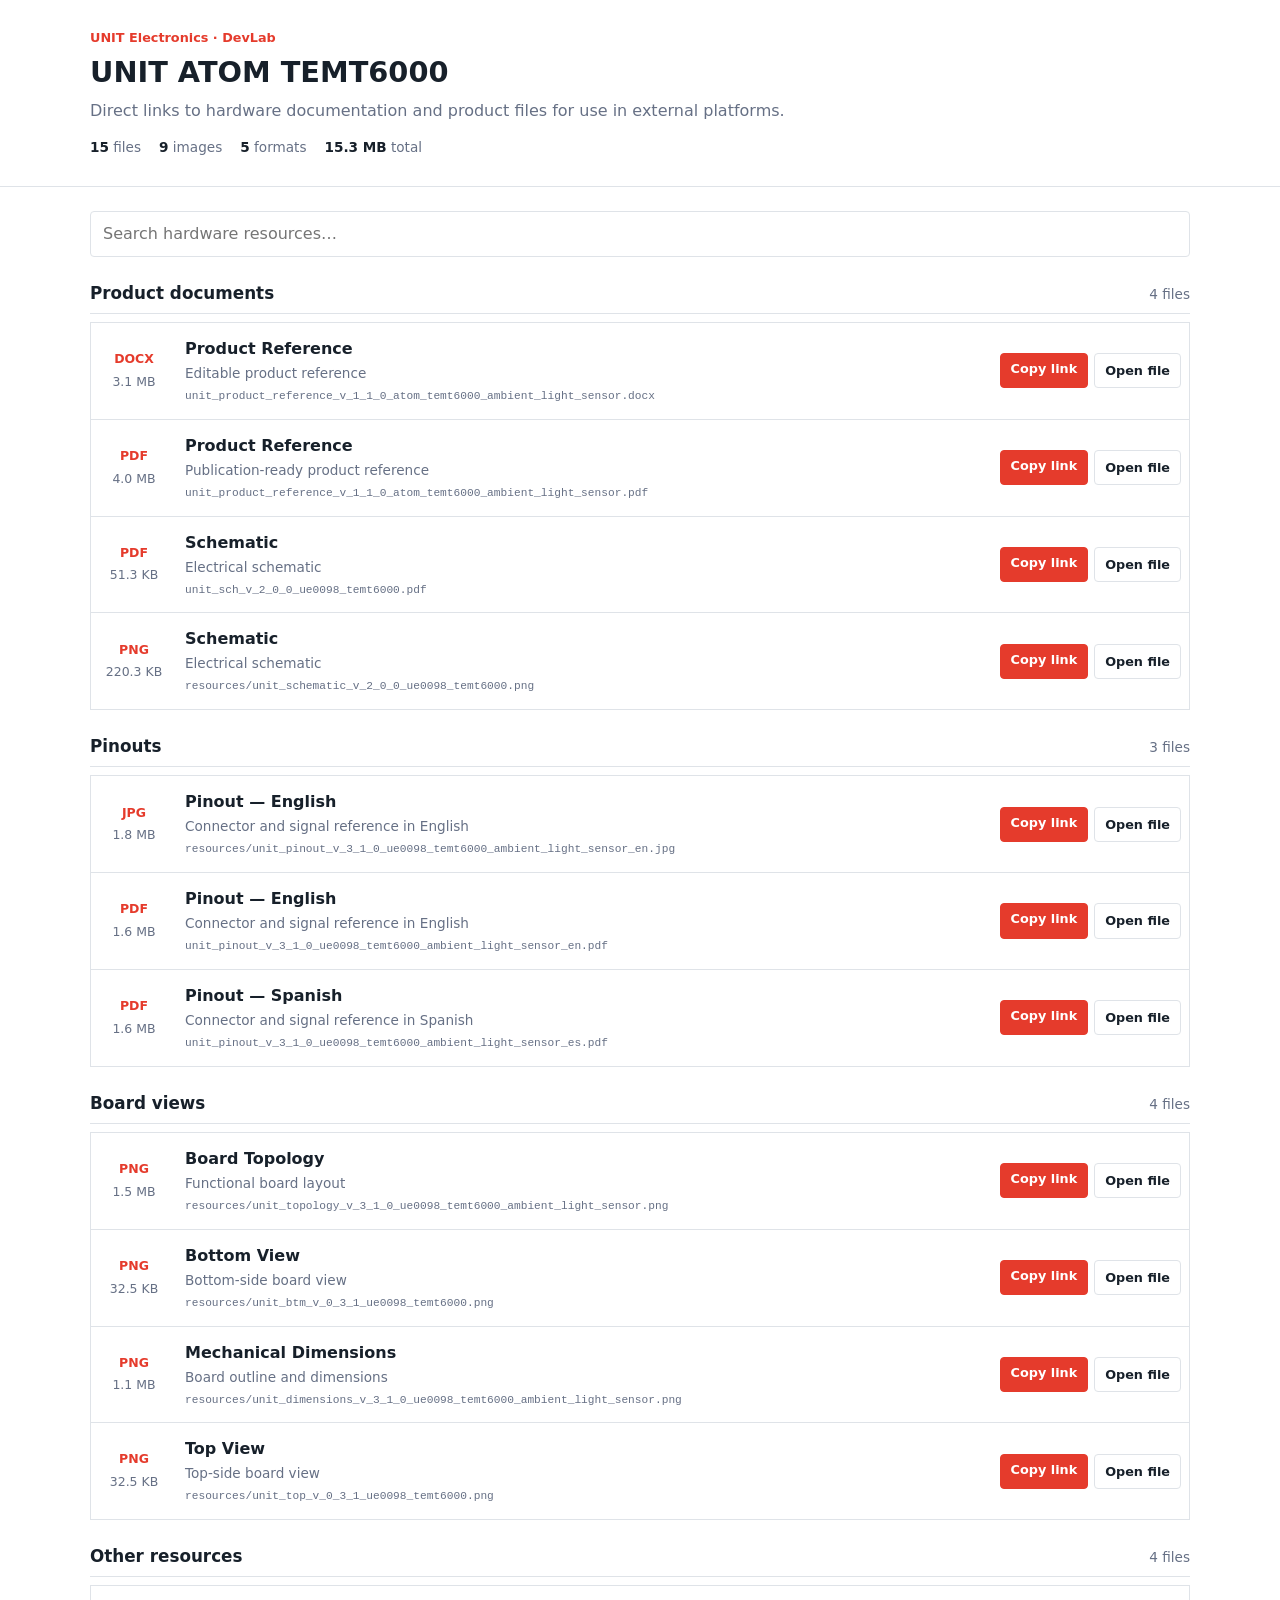
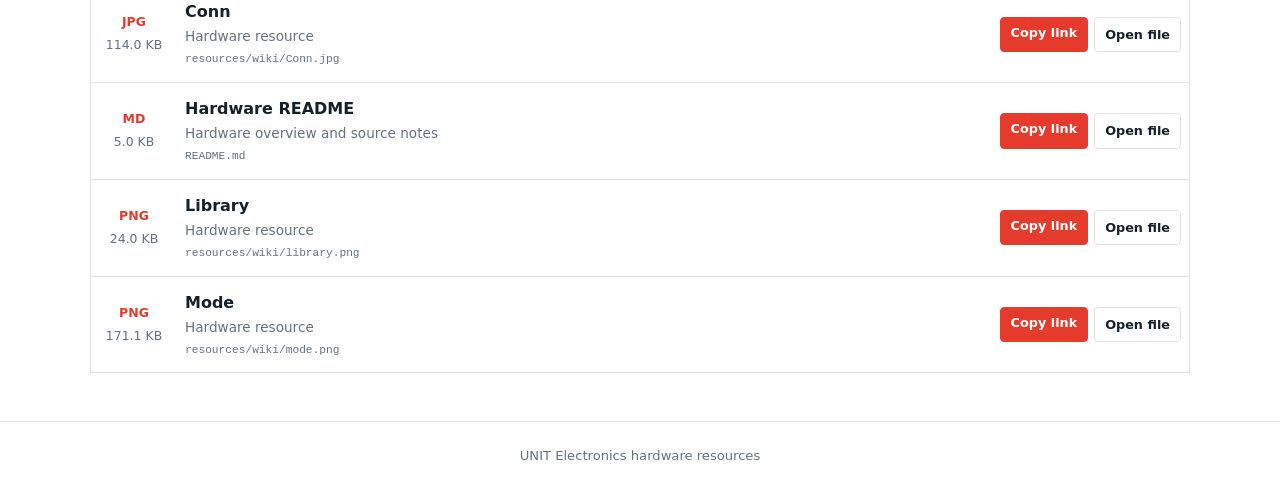
==== docs/index.html @ 30cd42bd "Initial commit" ====
<!DOCTYPE html>
<html lang="en">
<head>
  <base href="hardware/">
  <meta charset="UTF-8">
  <meta name="viewport" content="width=device-width, initial-scale=1.0">
  <meta name="description" content="UNIT ATOM TEMT6000 hardware documentation and downloads">
  <title>UNIT ATOM TEMT6000 | Hardware Resources</title>
  <style>
    :root {
      --ink: #17202a;
      --muted: #667085;
      --line: #dfe3e8;
      --brand: #e53b2c;
    }
    * { box-sizing: border-box; }
    body {
      margin: 0;
      color: var(--ink);
      font: 16px/1.5 Inter, ui-sans-serif, system-ui, -apple-system, sans-serif;
    }
    .site-header { border-bottom: 1px solid var(--line); }
    .header-content, main {
      width: min(1100px, calc(100% - 32px));
      margin: 0 auto;
    }
    .header-content { padding: 28px 0; }
    .eyebrow {
      margin: 0 0 4px;
      color: var(--brand);
      font-size: .8rem;
      font-weight: 700;
    }
    h1 { margin: 0; font-size: 1.8rem; }
    .subtitle { margin: 5px 0 0; color: var(--muted); }
    .summary {
      display: flex;
      flex-wrap: wrap;
      gap: 18px;
      margin-top: 14px;
      color: var(--muted);
      font-size: .85rem;
    }
    .summary strong { color: var(--ink); }
    main { padding: 24px 0 48px; }
    .toolbar { margin-bottom: 24px; }
    .search {
      width: 100%;
      padding: 10px 12px;
      border: 1px solid var(--line);
      border-radius: 4px;
      color: var(--ink);
      font: inherit;
    }
    .search:focus { outline: 2px solid #f6c4bf; border-color: var(--brand); }
    .resource-section { margin-top: 24px; }
    .section-heading {
      display: flex;
      align-items: baseline;
      justify-content: space-between;
      margin-bottom: 8px;
      border-bottom: 1px solid var(--line);
    }
    .section-heading h2 { margin: 0 0 7px; font-size: 1.05rem; }
    .section-heading span { color: var(--muted); font-size: .85rem; }
    .resource-list { border-top: 1px solid var(--line); }
    .resource-item {
      display: grid;
      grid-template-columns: 70px minmax(0, 1fr) auto;
      align-items: center;
      gap: 16px;
      padding: 14px 8px;
      border: 1px solid var(--line);
      border-top: 0;
    }
    .file-meta { display: grid; gap: 4px; text-align: center; }
    .file-type {
      color: var(--brand);
      font-size: .78rem;
    }
    .file-size { color: var(--muted); font-size: .78rem; }
    .resource-details { min-width: 0; }
    .resource-item h3 { margin: 0; font-size: 1rem; }
    .resource-item p {
      display: inline;
      margin: 0 8px 0 0;
      color: var(--muted);
      font-size: .85rem;
    }
    .resource-item code {
      display: block;
      overflow: hidden;
      margin-top: 3px;
      color: var(--muted);
      font-size: .7rem;
      text-overflow: ellipsis;
      white-space: nowrap;
    }
    .actions { display: flex; gap: 6px; }
    .button {
      display: inline-flex;
      justify-content: center;
      padding: 7px 10px;
      border: 1px solid var(--line);
      border-radius: 4px;
      color: var(--ink);
      background: #fff;
      cursor: pointer;
      text-decoration: none;
      font-size: .8rem;
      font-weight: 600;
      font-family: inherit;
    }
    .button:hover { border-color: #aeb4bd; }
    .button.primary { color: #fff; border-color: var(--brand); background: var(--brand); }
    .empty-state { display: none; padding: 32px 0; color: var(--muted); text-align: center; }
    footer { padding: 24px 16px; border-top: 1px solid var(--line); color: var(--muted); text-align: center; font-size: .82rem; }
    [hidden] { display: none !important; }
    .visually-hidden {
      position: absolute;
      width: 1px;
      height: 1px;
      padding: 0;
      margin: -1px;
      overflow: hidden;
      clip: rect(0, 0, 0, 0);
      white-space: nowrap;
      border: 0;
    }
    @media (max-width: 680px) {
      .resource-item { grid-template-columns: 52px minmax(0, 1fr); }
      .actions { grid-column: 1 / -1; padding-left: 68px; }
    }
  </style>
</head>
<body>
  <header class="site-header">
    <div class="header-content">
      <p class="eyebrow">UNIT Electronics · DevLab</p>
      <h1>UNIT ATOM TEMT6000</h1>
      <p class="subtitle">Direct links to hardware documentation and product files for use in external platforms.</p>
      <div class="summary" aria-label="Resource summary">
        <span><strong>15</strong> files</span>
        <span><strong>9</strong> images</span>
        <span><strong>5</strong> formats</span>
        <span><strong>15.3 MB</strong> total</span>
      </div>
    </div>
  </header>
  <main>
    <div class="toolbar">
      <label for="resource-search" class="visually-hidden">Search hardware resources</label>
      <input id="resource-search" class="search" type="search" placeholder="Search hardware resources…" autocomplete="off">
    </div>

      <section class="resource-section">
        <div class="section-heading">
          <h2>Product documents</h2>
          <span>4 files</span>
        </div>
        <div class="resource-list">
        <article class="resource-item" data-search="product reference unit_product_reference_v_1_1_0_atom_temt6000_ambient_light_sensor.docx editable product reference">
          <div class="file-meta">
            <strong class="file-type">DOCX</strong>
            <span class="file-size">3.1 MB</span>
          </div>
          <div class="resource-details">
            <h3>Product Reference</h3>
            <p>Editable product reference</p>
            <code title="unit_product_reference_v_1_1_0_atom_temt6000_ambient_light_sensor.docx">unit_product_reference_v_1_1_0_atom_temt6000_ambient_light_sensor.docx</code>
          </div>
          <div class="actions">
            <button class="button primary copy-link" type="button" data-url="unit_product_reference_v_1_1_0_atom_temt6000_ambient_light_sensor.docx">Copy link</button>
            <a class="button" href="unit_product_reference_v_1_1_0_atom_temt6000_ambient_light_sensor.docx" target="_blank" rel="noopener">Open file</a>
          </div>
        </article>

        <article class="resource-item" data-search="product reference unit_product_reference_v_1_1_0_atom_temt6000_ambient_light_sensor.pdf publication-ready product reference">
          <div class="file-meta">
            <strong class="file-type">PDF</strong>
            <span class="file-size">4.0 MB</span>
          </div>
          <div class="resource-details">
            <h3>Product Reference</h3>
            <p>Publication-ready product reference</p>
            <code title="unit_product_reference_v_1_1_0_atom_temt6000_ambient_light_sensor.pdf">unit_product_reference_v_1_1_0_atom_temt6000_ambient_light_sensor.pdf</code>
          </div>
          <div class="actions">
            <button class="button primary copy-link" type="button" data-url="unit_product_reference_v_1_1_0_atom_temt6000_ambient_light_sensor.pdf">Copy link</button>
            <a class="button" href="unit_product_reference_v_1_1_0_atom_temt6000_ambient_light_sensor.pdf" target="_blank" rel="noopener">Open file</a>
          </div>
        </article>

        <article class="resource-item" data-search="schematic unit_sch_v_2_0_0_ue0098_temt6000.pdf electrical schematic">
          <div class="file-meta">
            <strong class="file-type">PDF</strong>
            <span class="file-size">51.3 KB</span>
          </div>
          <div class="resource-details">
            <h3>Schematic</h3>
            <p>Electrical schematic</p>
            <code title="unit_sch_v_2_0_0_ue0098_temt6000.pdf">unit_sch_v_2_0_0_ue0098_temt6000.pdf</code>
          </div>
          <div class="actions">
            <button class="button primary copy-link" type="button" data-url="unit_sch_v_2_0_0_ue0098_temt6000.pdf">Copy link</button>
            <a class="button" href="unit_sch_v_2_0_0_ue0098_temt6000.pdf" target="_blank" rel="noopener">Open file</a>
          </div>
        </article>

        <article class="resource-item" data-search="schematic resources/unit_schematic_v_2_0_0_ue0098_temt6000.png electrical schematic">
          <div class="file-meta">
            <strong class="file-type">PNG</strong>
            <span class="file-size">220.3 KB</span>
          </div>
          <div class="resource-details">
            <h3>Schematic</h3>
            <p>Electrical schematic</p>
            <code title="resources/unit_schematic_v_2_0_0_ue0098_temt6000.png">resources/unit_schematic_v_2_0_0_ue0098_temt6000.png</code>
          </div>
          <div class="actions">
            <button class="button primary copy-link" type="button" data-url="resources/unit_schematic_v_2_0_0_ue0098_temt6000.png">Copy link</button>
            <a class="button" href="resources/unit_schematic_v_2_0_0_ue0098_temt6000.png" target="_blank" rel="noopener">Open file</a>
          </div>
        </article>
        </div>
      </section>
      <section class="resource-section">
        <div class="section-heading">
          <h2>Pinouts</h2>
          <span>3 files</span>
        </div>
        <div class="resource-list">
        <article class="resource-item" data-search="pinout — english resources/unit_pinout_v_3_1_0_ue0098_temt6000_ambient_light_sensor_en.jpg connector and signal reference in english">
          <div class="file-meta">
            <strong class="file-type">JPG</strong>
            <span class="file-size">1.8 MB</span>
          </div>
          <div class="resource-details">
            <h3>Pinout — English</h3>
            <p>Connector and signal reference in English</p>
            <code title="resources/unit_pinout_v_3_1_0_ue0098_temt6000_ambient_light_sensor_en.jpg">resources/unit_pinout_v_3_1_0_ue0098_temt6000_ambient_light_sensor_en.jpg</code>
          </div>
          <div class="actions">
            <button class="button primary copy-link" type="button" data-url="resources/unit_pinout_v_3_1_0_ue0098_temt6000_ambient_light_sensor_en.jpg">Copy link</button>
            <a class="button" href="resources/unit_pinout_v_3_1_0_ue0098_temt6000_ambient_light_sensor_en.jpg" target="_blank" rel="noopener">Open file</a>
          </div>
        </article>

        <article class="resource-item" data-search="pinout — english unit_pinout_v_3_1_0_ue0098_temt6000_ambient_light_sensor_en.pdf connector and signal reference in english">
          <div class="file-meta">
            <strong class="file-type">PDF</strong>
            <span class="file-size">1.6 MB</span>
          </div>
          <div class="resource-details">
            <h3>Pinout — English</h3>
            <p>Connector and signal reference in English</p>
            <code title="unit_pinout_v_3_1_0_ue0098_temt6000_ambient_light_sensor_en.pdf">unit_pinout_v_3_1_0_ue0098_temt6000_ambient_light_sensor_en.pdf</code>
          </div>
          <div class="actions">
            <button class="button primary copy-link" type="button" data-url="unit_pinout_v_3_1_0_ue0098_temt6000_ambient_light_sensor_en.pdf">Copy link</button>
            <a class="button" href="unit_pinout_v_3_1_0_ue0098_temt6000_ambient_light_sensor_en.pdf" target="_blank" rel="noopener">Open file</a>
          </div>
        </article>

        <article class="resource-item" data-search="pinout — spanish unit_pinout_v_3_1_0_ue0098_temt6000_ambient_light_sensor_es.pdf connector and signal reference in spanish">
          <div class="file-meta">
            <strong class="file-type">PDF</strong>
            <span class="file-size">1.6 MB</span>
          </div>
          <div class="resource-details">
            <h3>Pinout — Spanish</h3>
            <p>Connector and signal reference in Spanish</p>
            <code title="unit_pinout_v_3_1_0_ue0098_temt6000_ambient_light_sensor_es.pdf">unit_pinout_v_3_1_0_ue0098_temt6000_ambient_light_sensor_es.pdf</code>
          </div>
          <div class="actions">
            <button class="button primary copy-link" type="button" data-url="unit_pinout_v_3_1_0_ue0098_temt6000_ambient_light_sensor_es.pdf">Copy link</button>
            <a class="button" href="unit_pinout_v_3_1_0_ue0098_temt6000_ambient_light_sensor_es.pdf" target="_blank" rel="noopener">Open file</a>
          </div>
        </article>
        </div>
      </section>
      <section class="resource-section">
        <div class="section-heading">
          <h2>Board views</h2>
          <span>4 files</span>
        </div>
        <div class="resource-list">
        <article class="resource-item" data-search="board topology resources/unit_topology_v_3_1_0_ue0098_temt6000_ambient_light_sensor.png functional board layout">
          <div class="file-meta">
            <strong class="file-type">PNG</strong>
            <span class="file-size">1.5 MB</span>
          </div>
          <div class="resource-details">
            <h3>Board Topology</h3>
            <p>Functional board layout</p>
            <code title="resources/unit_topology_v_3_1_0_ue0098_temt6000_ambient_light_sensor.png">resources/unit_topology_v_3_1_0_ue0098_temt6000_ambient_light_sensor.png</code>
          </div>
          <div class="actions">
            <button class="button primary copy-link" type="button" data-url="resources/unit_topology_v_3_1_0_ue0098_temt6000_ambient_light_sensor.png">Copy link</button>
            <a class="button" href="resources/unit_topology_v_3_1_0_ue0098_temt6000_ambient_light_sensor.png" target="_blank" rel="noopener">Open file</a>
          </div>
        </article>

        <article class="resource-item" data-search="bottom view resources/unit_btm_v_0_3_1_ue0098_temt6000.png bottom-side board view">
          <div class="file-meta">
            <strong class="file-type">PNG</strong>
            <span class="file-size">32.5 KB</span>
          </div>
          <div class="resource-details">
            <h3>Bottom View</h3>
            <p>Bottom-side board view</p>
            <code title="resources/unit_btm_v_0_3_1_ue0098_temt6000.png">resources/unit_btm_v_0_3_1_ue0098_temt6000.png</code>
          </div>
          <div class="actions">
            <button class="button primary copy-link" type="button" data-url="resources/unit_btm_v_0_3_1_ue0098_temt6000.png">Copy link</button>
            <a class="button" href="resources/unit_btm_v_0_3_1_ue0098_temt6000.png" target="_blank" rel="noopener">Open file</a>
          </div>
        </article>

        <article class="resource-item" data-search="mechanical dimensions resources/unit_dimensions_v_3_1_0_ue0098_temt6000_ambient_light_sensor.png board outline and dimensions">
          <div class="file-meta">
            <strong class="file-type">PNG</strong>
            <span class="file-size">1.1 MB</span>
          </div>
          <div class="resource-details">
            <h3>Mechanical Dimensions</h3>
            <p>Board outline and dimensions</p>
            <code title="resources/unit_dimensions_v_3_1_0_ue0098_temt6000_ambient_light_sensor.png">resources/unit_dimensions_v_3_1_0_ue0098_temt6000_ambient_light_sensor.png</code>
          </div>
          <div class="actions">
            <button class="button primary copy-link" type="button" data-url="resources/unit_dimensions_v_3_1_0_ue0098_temt6000_ambient_light_sensor.png">Copy link</button>
            <a class="button" href="resources/unit_dimensions_v_3_1_0_ue0098_temt6000_ambient_light_sensor.png" target="_blank" rel="noopener">Open file</a>
          </div>
        </article>

        <article class="resource-item" data-search="top view resources/unit_top_v_0_3_1_ue0098_temt6000.png top-side board view">
          <div class="file-meta">
            <strong class="file-type">PNG</strong>
            <span class="file-size">32.5 KB</span>
          </div>
          <div class="resource-details">
            <h3>Top View</h3>
            <p>Top-side board view</p>
            <code title="resources/unit_top_v_0_3_1_ue0098_temt6000.png">resources/unit_top_v_0_3_1_ue0098_temt6000.png</code>
          </div>
          <div class="actions">
            <button class="button primary copy-link" type="button" data-url="resources/unit_top_v_0_3_1_ue0098_temt6000.png">Copy link</button>
            <a class="button" href="resources/unit_top_v_0_3_1_ue0098_temt6000.png" target="_blank" rel="noopener">Open file</a>
          </div>
        </article>
        </div>
      </section>
      <section class="resource-section">
        <div class="section-heading">
          <h2>Other resources</h2>
          <span>4 files</span>
        </div>
        <div class="resource-list">
        <article class="resource-item" data-search="conn resources/wiki/conn.jpg hardware resource">
          <div class="file-meta">
            <strong class="file-type">JPG</strong>
            <span class="file-size">114.0 KB</span>
          </div>
          <div class="resource-details">
            <h3>Conn</h3>
            <p>Hardware resource</p>
            <code title="resources/wiki/Conn.jpg">resources/wiki/Conn.jpg</code>
          </div>
          <div class="actions">
            <button class="button primary copy-link" type="button" data-url="resources/wiki/Conn.jpg">Copy link</button>
            <a class="button" href="resources/wiki/Conn.jpg" target="_blank" rel="noopener">Open file</a>
          </div>
        </article>

        <article class="resource-item" data-search="hardware readme readme.md hardware overview and source notes">
          <div class="file-meta">
            <strong class="file-type">MD</strong>
            <span class="file-size">5.0 KB</span>
          </div>
          <div class="resource-details">
            <h3>Hardware README</h3>
            <p>Hardware overview and source notes</p>
            <code title="README.md">README.md</code>
          </div>
          <div class="actions">
            <button class="button primary copy-link" type="button" data-url="README.md">Copy link</button>
            <a class="button" href="README.md" target="_blank" rel="noopener">Open file</a>
          </div>
        </article>

        <article class="resource-item" data-search="library resources/wiki/library.png hardware resource">
          <div class="file-meta">
            <strong class="file-type">PNG</strong>
            <span class="file-size">24.0 KB</span>
          </div>
          <div class="resource-details">
            <h3>Library</h3>
            <p>Hardware resource</p>
            <code title="resources/wiki/library.png">resources/wiki/library.png</code>
          </div>
          <div class="actions">
            <button class="button primary copy-link" type="button" data-url="resources/wiki/library.png">Copy link</button>
            <a class="button" href="resources/wiki/library.png" target="_blank" rel="noopener">Open file</a>
          </div>
        </article>

        <article class="resource-item" data-search="mode resources/wiki/mode.png hardware resource">
          <div class="file-meta">
            <strong class="file-type">PNG</strong>
            <span class="file-size">171.1 KB</span>
          </div>
          <div class="resource-details">
            <h3>Mode</h3>
            <p>Hardware resource</p>
            <code title="resources/wiki/mode.png">resources/wiki/mode.png</code>
          </div>
          <div class="actions">
            <button class="button primary copy-link" type="button" data-url="resources/wiki/mode.png">Copy link</button>
            <a class="button" href="resources/wiki/mode.png" target="_blank" rel="noopener">Open file</a>
          </div>
        </article>
        </div>
      </section>
    <p id="empty-state" class="empty-state">No resources match your search.</p>
  </main>
  <footer>UNIT Electronics hardware resources</footer>
  <script>
    const search = document.getElementById('resource-search');
    const sections = [...document.querySelectorAll('.resource-section')];
    const emptyState = document.getElementById('empty-state');
    const copyText = async (text) => {
      try {
        await navigator.clipboard.writeText(text);
      } catch (error) {
        const input = document.createElement('textarea');
        input.value = text;
        input.style.position = 'fixed';
        input.style.opacity = '0';
        document.body.appendChild(input);
        input.select();
        document.execCommand('copy');
        input.remove();
      }
    };
    document.querySelectorAll('.copy-link').forEach((button) => {
      button.addEventListener('click', async () => {
        const absoluteUrl = new URL(button.dataset.url, document.baseURI).href;
        await copyText(absoluteUrl);
        const originalLabel = button.textContent;
        button.textContent = 'Copied';
        setTimeout(() => { button.textContent = originalLabel; }, 1600);
      });
    });
    search.addEventListener('input', () => {
      const query = search.value.trim().toLowerCase();
      let visibleCards = 0;
      sections.forEach((section) => {
        let sectionCards = 0;
        section.querySelectorAll('.resource-item').forEach((card) => {
          const match = card.dataset.search.includes(query);
          card.hidden = !match;
          sectionCards += Number(match);
        });
        section.hidden = sectionCards === 0;
        visibleCards += sectionCards;
      });
      emptyState.style.display = visibleCards ? 'none' : 'block';
    });
  </script>
</body>
</html>
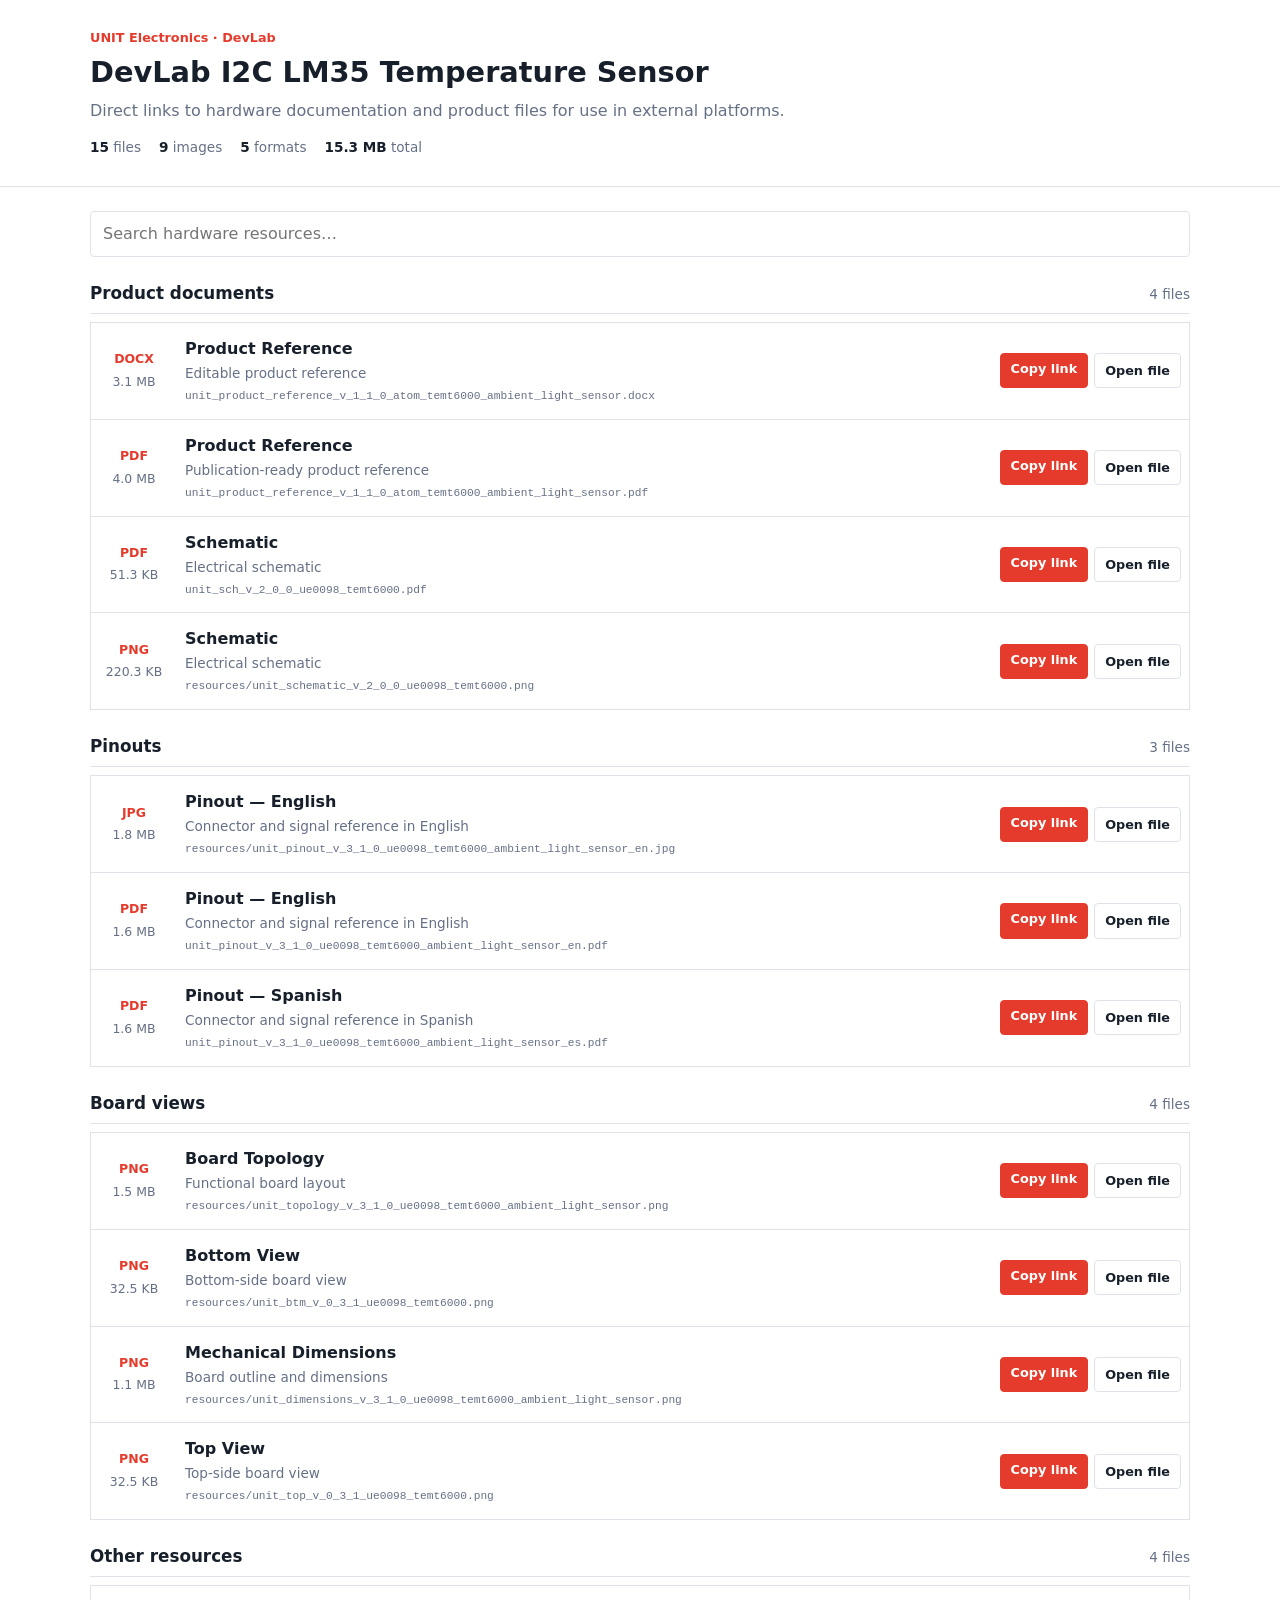
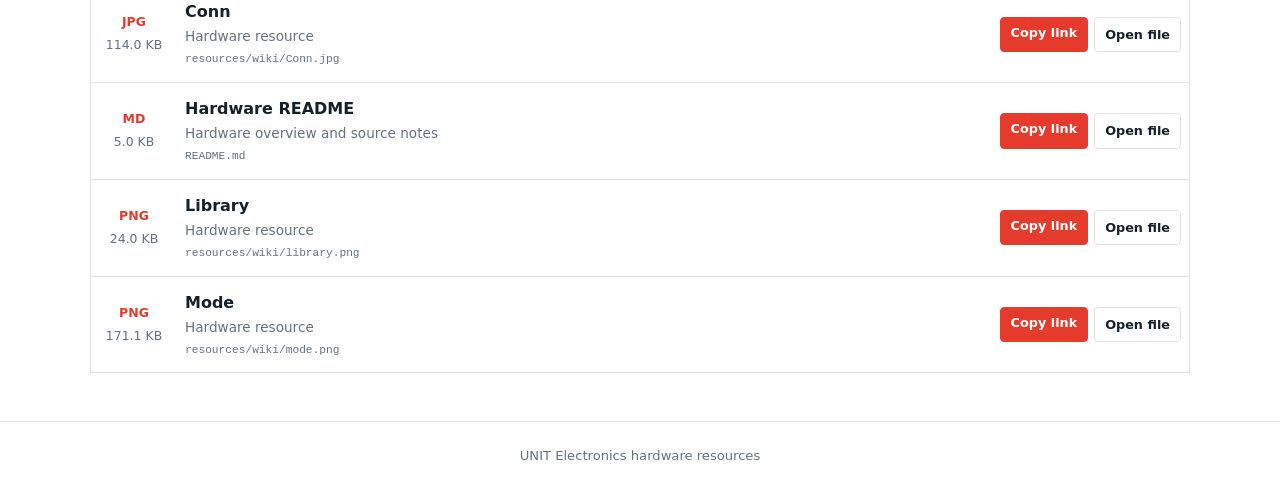
==== commit a282e2ff: "Auto-update hardware documentation" ====
--- a/docs/index.html
+++ b/docs/index.html
@@ -4,8 +4,8 @@
   <base href="hardware/">
   <meta charset="UTF-8">
   <meta name="viewport" content="width=device-width, initial-scale=1.0">
-  <meta name="description" content="UNIT ATOM TEMT6000 hardware documentation and downloads">
-  <title>UNIT ATOM TEMT6000 | Hardware Resources</title>
+  <meta name="description" content="DevLab I2C LM35 Temperature Sensor hardware documentation and downloads">
+  <title>DevLab I2C LM35 Temperature Sensor | Hardware Resources</title>
   <style>
     :root {
       --ink: #17202a;
@@ -137,7 +137,7 @@
   <header class="site-header">
     <div class="header-content">
       <p class="eyebrow">UNIT Electronics · DevLab</p>
-      <h1>UNIT ATOM TEMT6000</h1>
+      <h1>DevLab I2C LM35 Temperature Sensor</h1>
       <p class="subtitle">Direct links to hardware documentation and product files for use in external platforms.</p>
       <div class="summary" aria-label="Resource summary">
         <span><strong>15</strong> files</span>
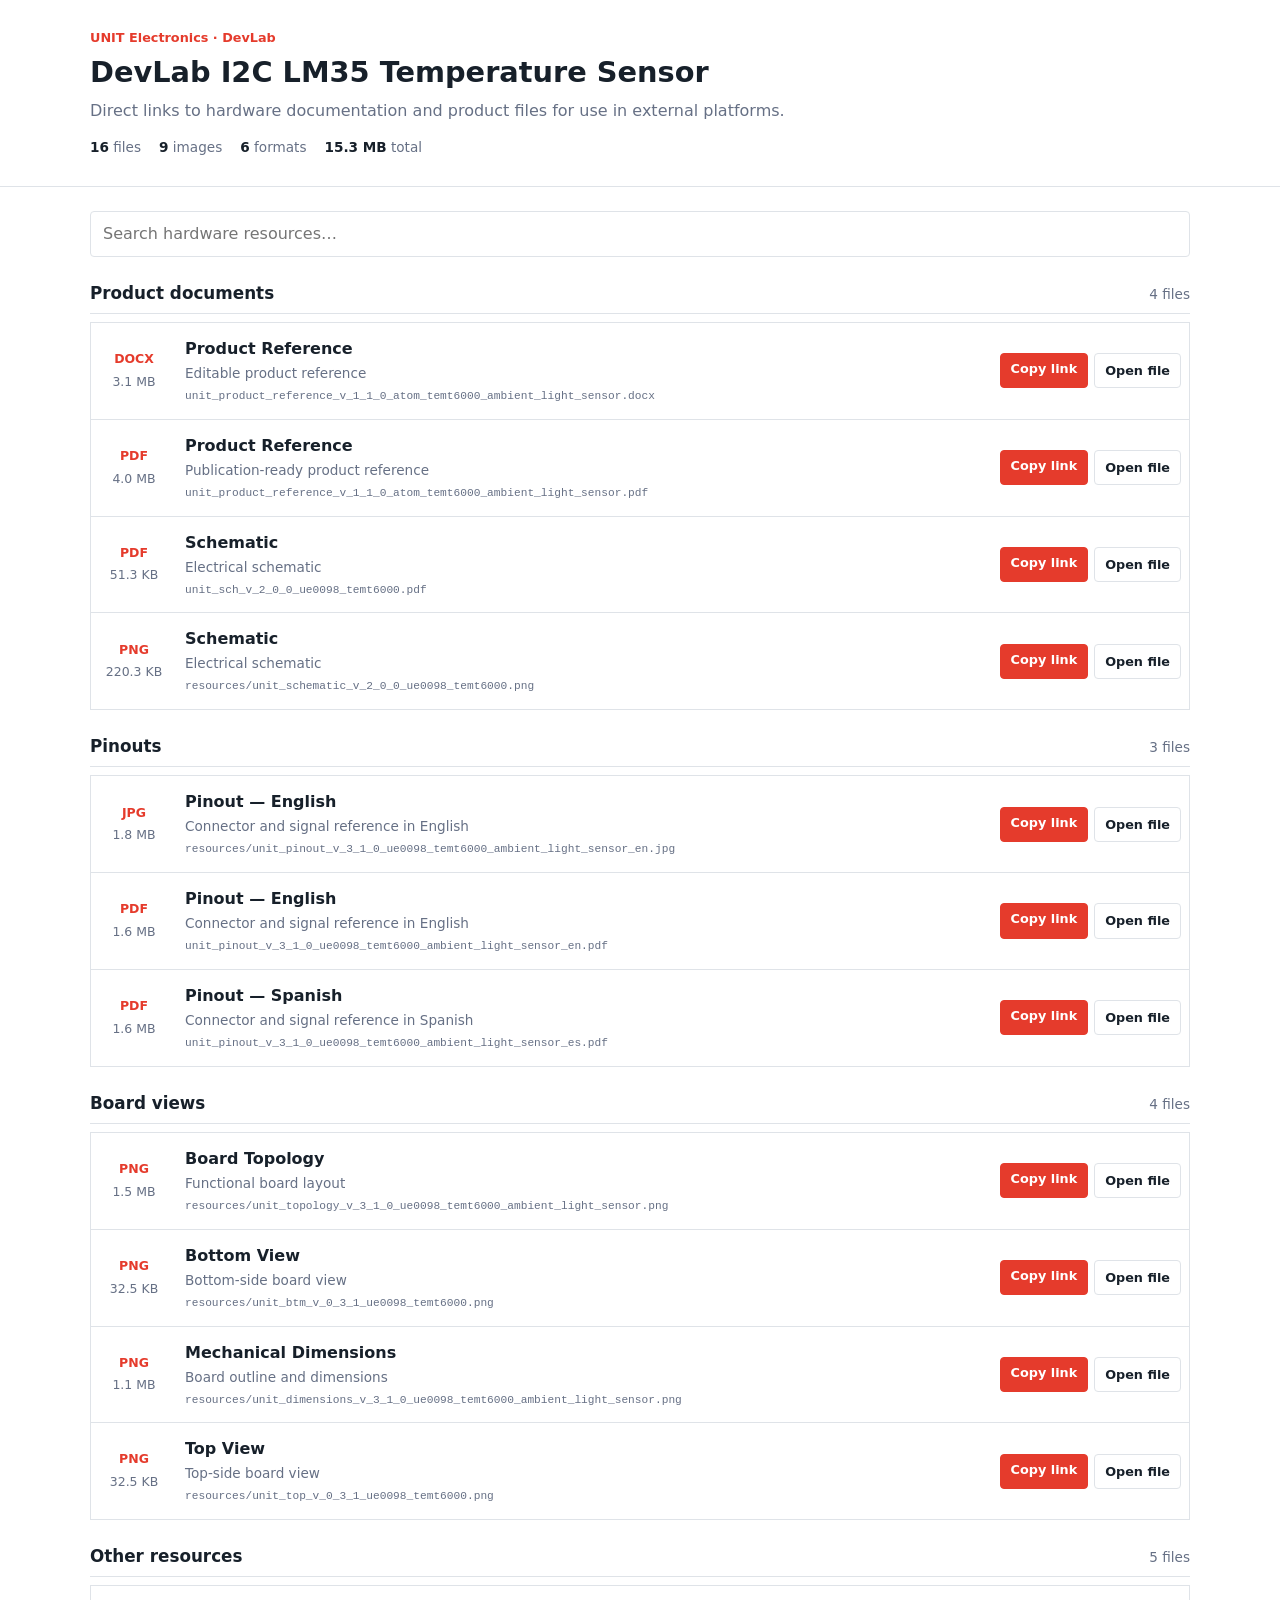
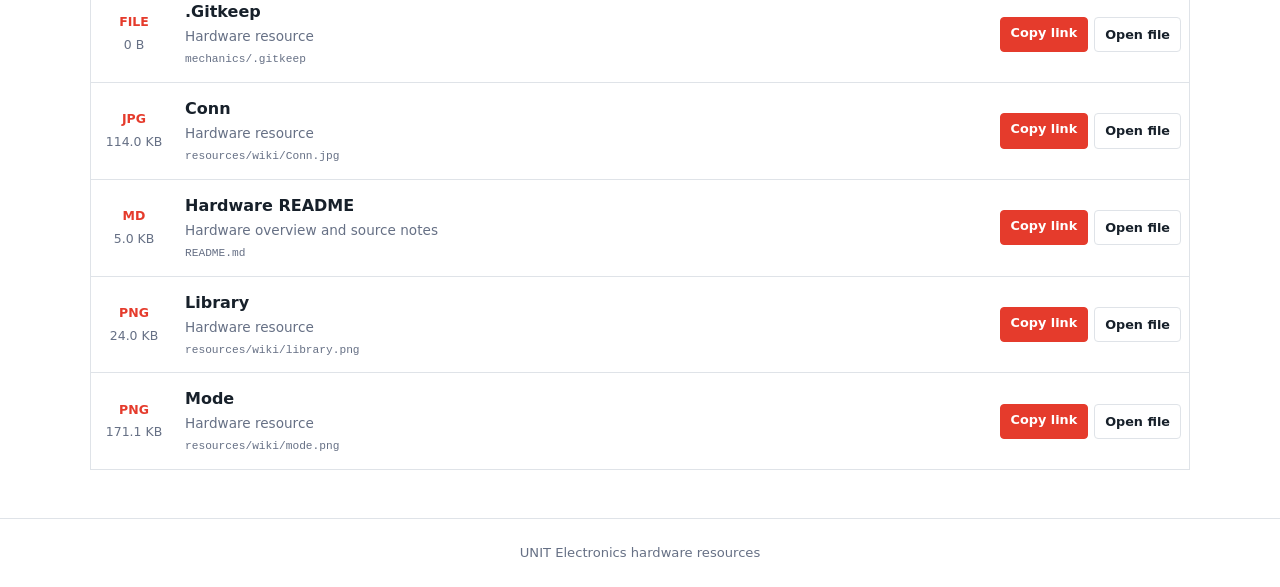
==== commit 474e8869: "Auto-update hardware documentation" ====
--- a/docs/index.html
+++ b/docs/index.html
@@ -140,9 +140,9 @@
       <h1>DevLab I2C LM35 Temperature Sensor</h1>
       <p class="subtitle">Direct links to hardware documentation and product files for use in external platforms.</p>
       <div class="summary" aria-label="Resource summary">
-        <span><strong>15</strong> files</span>
+        <span><strong>16</strong> files</span>
         <span><strong>9</strong> images</span>
-        <span><strong>5</strong> formats</span>
+        <span><strong>6</strong> formats</span>
         <span><strong>15.3 MB</strong> total</span>
       </div>
     </div>
@@ -353,9 +353,25 @@
       <section class="resource-section">
         <div class="section-heading">
           <h2>Other resources</h2>
-          <span>4 files</span>
+          <span>5 files</span>
         </div>
         <div class="resource-list">
+        <article class="resource-item" data-search=".gitkeep mechanics/.gitkeep hardware resource">
+          <div class="file-meta">
+            <strong class="file-type">FILE</strong>
+            <span class="file-size">0 B</span>
+          </div>
+          <div class="resource-details">
+            <h3>.Gitkeep</h3>
+            <p>Hardware resource</p>
+            <code title="mechanics/.gitkeep">mechanics/.gitkeep</code>
+          </div>
+          <div class="actions">
+            <button class="button primary copy-link" type="button" data-url="mechanics/.gitkeep">Copy link</button>
+            <a class="button" href="mechanics/.gitkeep" target="_blank" rel="noopener">Open file</a>
+          </div>
+        </article>
+
         <article class="resource-item" data-search="conn resources/wiki/conn.jpg hardware resource">
           <div class="file-meta">
             <strong class="file-type">JPG</strong>
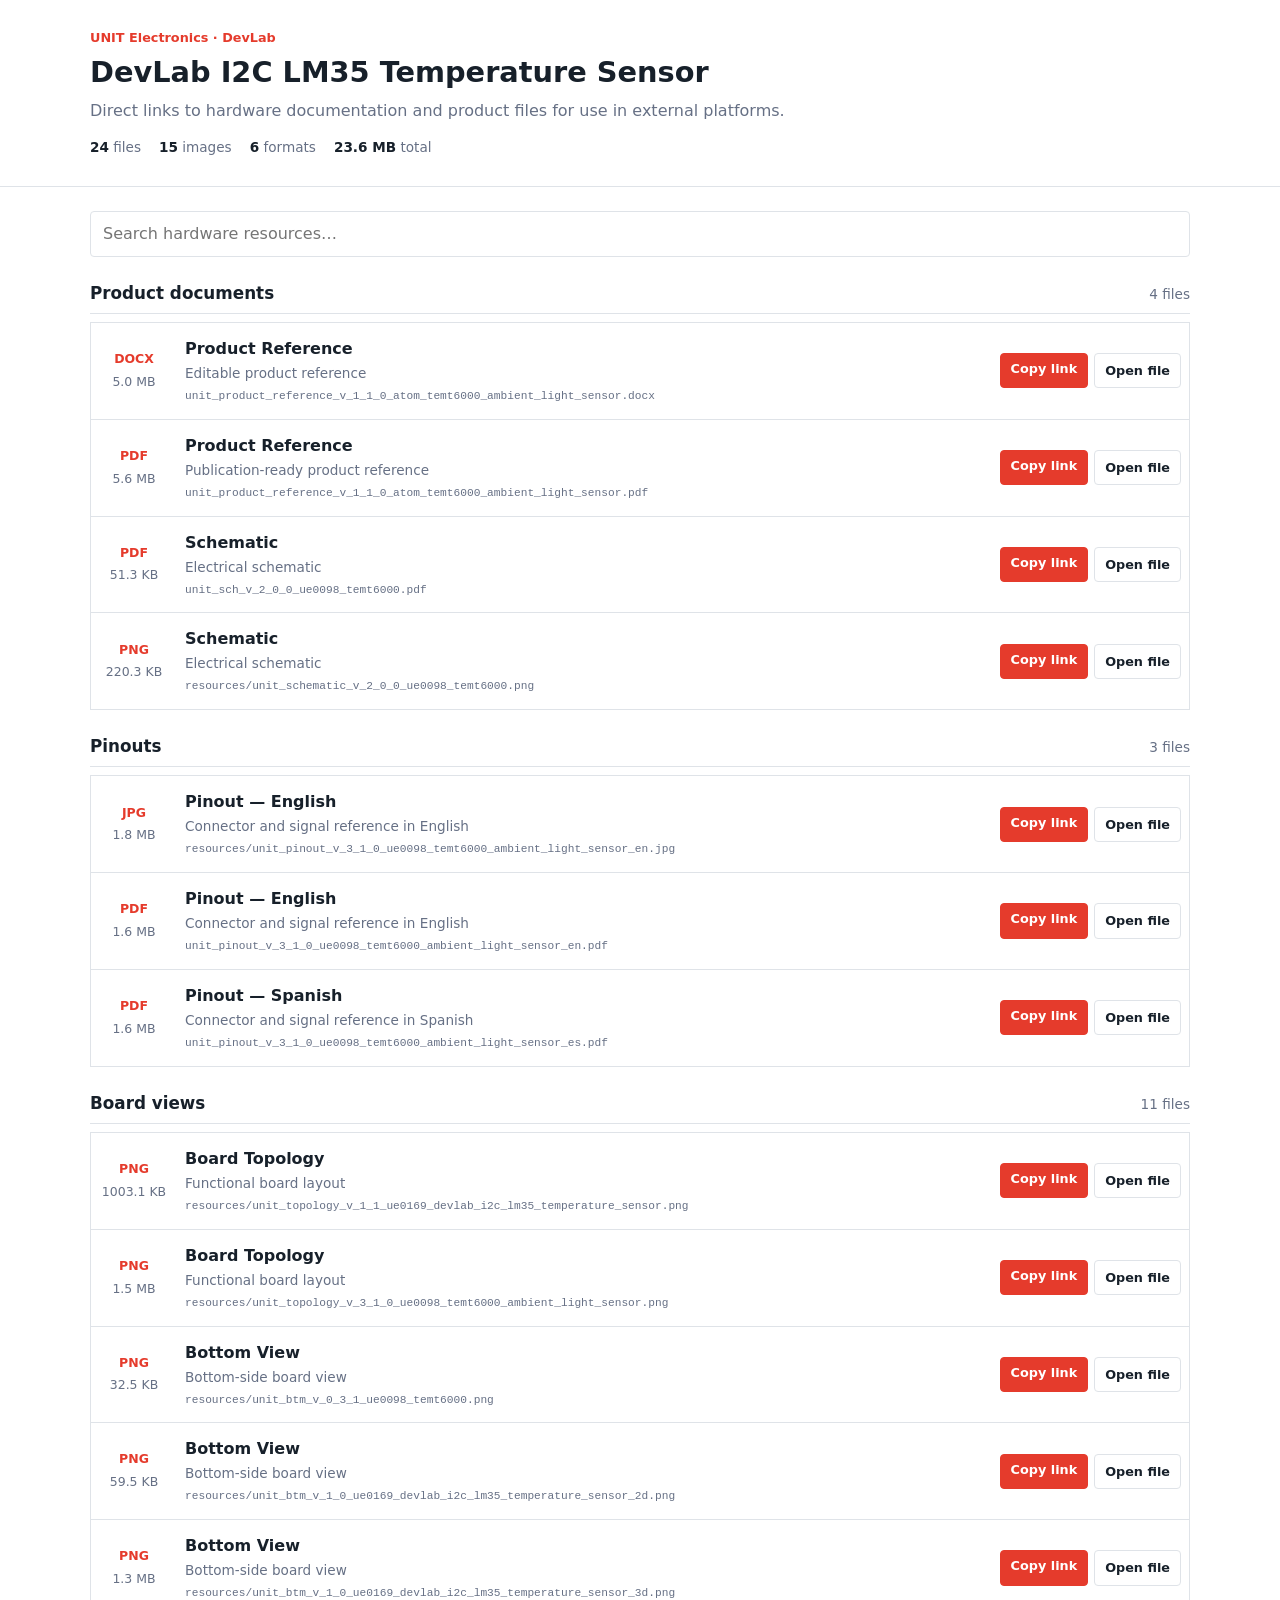
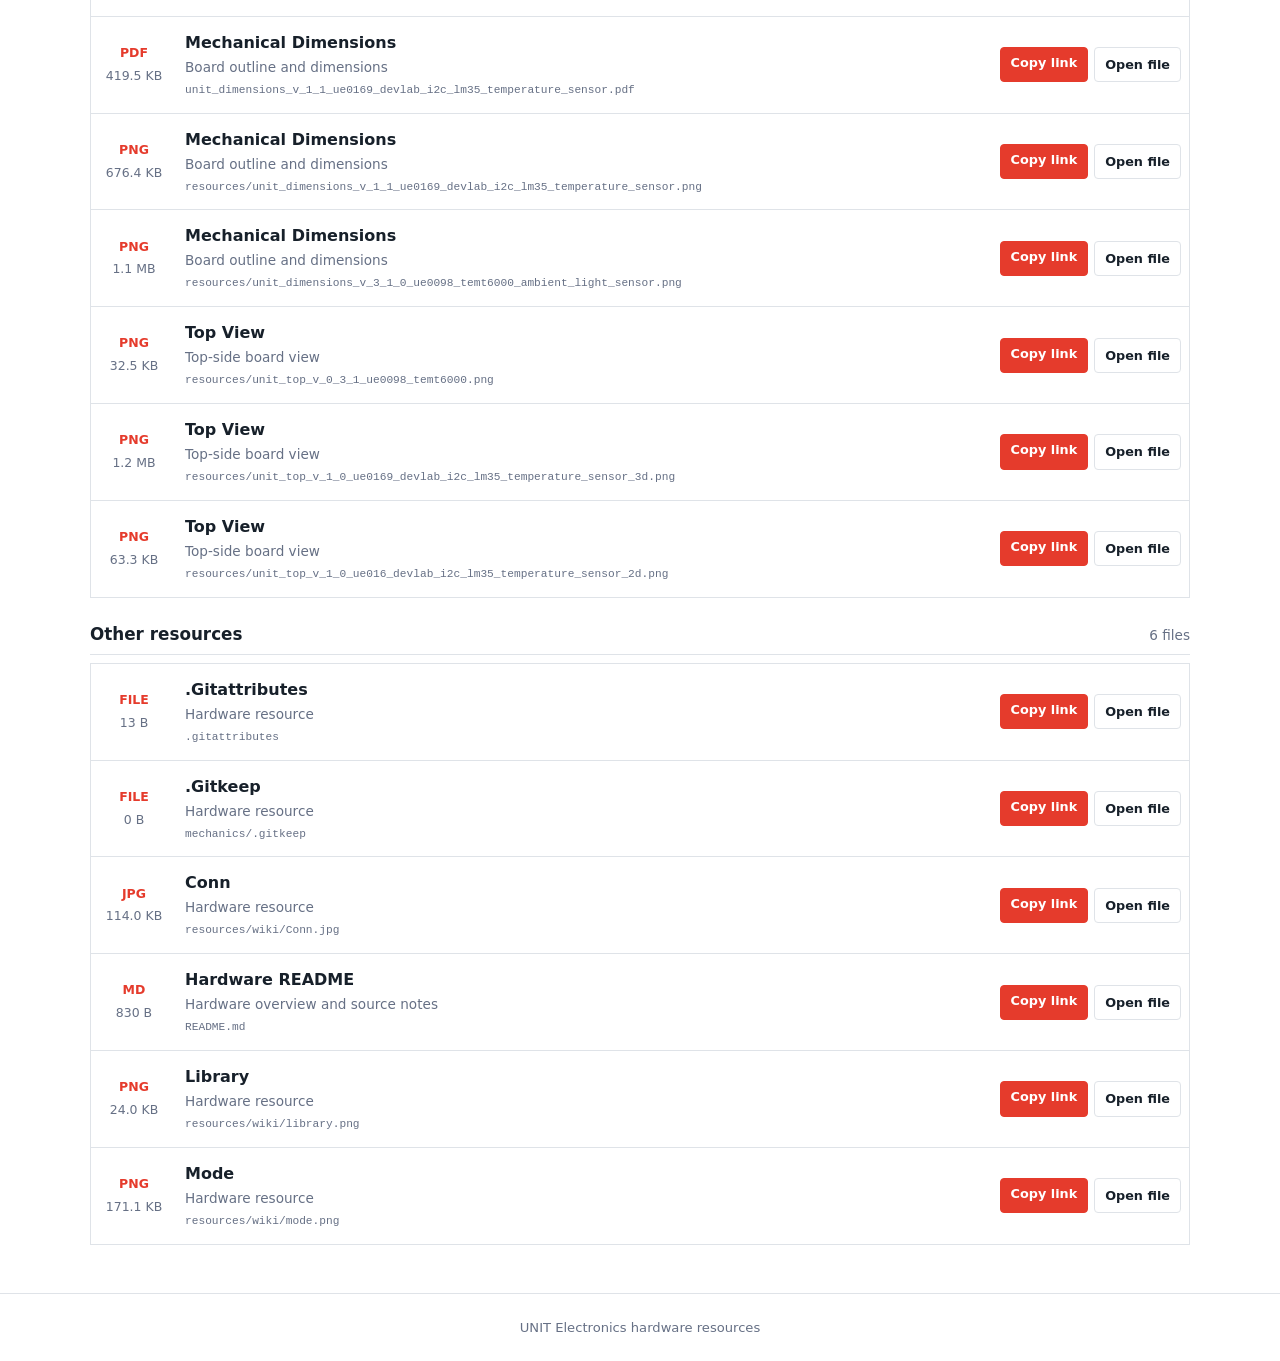
==== commit f2653d82: "Auto-update hardware documentation" ====
--- a/docs/index.html
+++ b/docs/index.html
@@ -140,10 +140,10 @@
       <h1>DevLab I2C LM35 Temperature Sensor</h1>
       <p class="subtitle">Direct links to hardware documentation and product files for use in external platforms.</p>
       <div class="summary" aria-label="Resource summary">
-        <span><strong>16</strong> files</span>
-        <span><strong>9</strong> images</span>
+        <span><strong>24</strong> files</span>
+        <span><strong>15</strong> images</span>
         <span><strong>6</strong> formats</span>
-        <span><strong>15.3 MB</strong> total</span>
+        <span><strong>23.6 MB</strong> total</span>
       </div>
     </div>
   </header>
@@ -162,7 +162,7 @@
         <article class="resource-item" data-search="product reference unit_product_reference_v_1_1_0_atom_temt6000_ambient_light_sensor.docx editable product reference">
           <div class="file-meta">
             <strong class="file-type">DOCX</strong>
-            <span class="file-size">3.1 MB</span>
+            <span class="file-size">5.0 MB</span>
           </div>
           <div class="resource-details">
             <h3>Product Reference</h3>
@@ -178,7 +178,7 @@
         <article class="resource-item" data-search="product reference unit_product_reference_v_1_1_0_atom_temt6000_ambient_light_sensor.pdf publication-ready product reference">
           <div class="file-meta">
             <strong class="file-type">PDF</strong>
-            <span class="file-size">4.0 MB</span>
+            <span class="file-size">5.6 MB</span>
           </div>
           <div class="resource-details">
             <h3>Product Reference</h3>
@@ -282,9 +282,25 @@
       <section class="resource-section">
         <div class="section-heading">
           <h2>Board views</h2>
-          <span>4 files</span>
+          <span>11 files</span>
         </div>
         <div class="resource-list">
+        <article class="resource-item" data-search="board topology resources/unit_topology_v_1_1_ue0169_devlab_i2c_lm35_temperature_sensor.png functional board layout">
+          <div class="file-meta">
+            <strong class="file-type">PNG</strong>
+            <span class="file-size">1003.1 KB</span>
+          </div>
+          <div class="resource-details">
+            <h3>Board Topology</h3>
+            <p>Functional board layout</p>
+            <code title="resources/unit_topology_v_1_1_ue0169_devlab_i2c_lm35_temperature_sensor.png">resources/unit_topology_v_1_1_ue0169_devlab_i2c_lm35_temperature_sensor.png</code>
+          </div>
+          <div class="actions">
+            <button class="button primary copy-link" type="button" data-url="resources/unit_topology_v_1_1_ue0169_devlab_i2c_lm35_temperature_sensor.png">Copy link</button>
+            <a class="button" href="resources/unit_topology_v_1_1_ue0169_devlab_i2c_lm35_temperature_sensor.png" target="_blank" rel="noopener">Open file</a>
+          </div>
+        </article>
+
         <article class="resource-item" data-search="board topology resources/unit_topology_v_3_1_0_ue0098_temt6000_ambient_light_sensor.png functional board layout">
           <div class="file-meta">
             <strong class="file-type">PNG</strong>
@@ -317,6 +333,70 @@
           </div>
         </article>
 
+        <article class="resource-item" data-search="bottom view resources/unit_btm_v_1_0_ue0169_devlab_i2c_lm35_temperature_sensor_2d.png bottom-side board view">
+          <div class="file-meta">
+            <strong class="file-type">PNG</strong>
+            <span class="file-size">59.5 KB</span>
+          </div>
+          <div class="resource-details">
+            <h3>Bottom View</h3>
+            <p>Bottom-side board view</p>
+            <code title="resources/unit_btm_v_1_0_ue0169_devlab_i2c_lm35_temperature_sensor_2d.png">resources/unit_btm_v_1_0_ue0169_devlab_i2c_lm35_temperature_sensor_2d.png</code>
+          </div>
+          <div class="actions">
+            <button class="button primary copy-link" type="button" data-url="resources/unit_btm_v_1_0_ue0169_devlab_i2c_lm35_temperature_sensor_2d.png">Copy link</button>
+            <a class="button" href="resources/unit_btm_v_1_0_ue0169_devlab_i2c_lm35_temperature_sensor_2d.png" target="_blank" rel="noopener">Open file</a>
+          </div>
+        </article>
+
+        <article class="resource-item" data-search="bottom view resources/unit_btm_v_1_0_ue0169_devlab_i2c_lm35_temperature_sensor_3d.png bottom-side board view">
+          <div class="file-meta">
+            <strong class="file-type">PNG</strong>
+            <span class="file-size">1.3 MB</span>
+          </div>
+          <div class="resource-details">
+            <h3>Bottom View</h3>
+            <p>Bottom-side board view</p>
+            <code title="resources/unit_btm_v_1_0_ue0169_devlab_i2c_lm35_temperature_sensor_3d.png">resources/unit_btm_v_1_0_ue0169_devlab_i2c_lm35_temperature_sensor_3d.png</code>
+          </div>
+          <div class="actions">
+            <button class="button primary copy-link" type="button" data-url="resources/unit_btm_v_1_0_ue0169_devlab_i2c_lm35_temperature_sensor_3d.png">Copy link</button>
+            <a class="button" href="resources/unit_btm_v_1_0_ue0169_devlab_i2c_lm35_temperature_sensor_3d.png" target="_blank" rel="noopener">Open file</a>
+          </div>
+        </article>
+
+        <article class="resource-item" data-search="mechanical dimensions unit_dimensions_v_1_1_ue0169_devlab_i2c_lm35_temperature_sensor.pdf board outline and dimensions">
+          <div class="file-meta">
+            <strong class="file-type">PDF</strong>
+            <span class="file-size">419.5 KB</span>
+          </div>
+          <div class="resource-details">
+            <h3>Mechanical Dimensions</h3>
+            <p>Board outline and dimensions</p>
+            <code title="unit_dimensions_v_1_1_ue0169_devlab_i2c_lm35_temperature_sensor.pdf">unit_dimensions_v_1_1_ue0169_devlab_i2c_lm35_temperature_sensor.pdf</code>
+          </div>
+          <div class="actions">
+            <button class="button primary copy-link" type="button" data-url="unit_dimensions_v_1_1_ue0169_devlab_i2c_lm35_temperature_sensor.pdf">Copy link</button>
+            <a class="button" href="unit_dimensions_v_1_1_ue0169_devlab_i2c_lm35_temperature_sensor.pdf" target="_blank" rel="noopener">Open file</a>
+          </div>
+        </article>
+
+        <article class="resource-item" data-search="mechanical dimensions resources/unit_dimensions_v_1_1_ue0169_devlab_i2c_lm35_temperature_sensor.png board outline and dimensions">
+          <div class="file-meta">
+            <strong class="file-type">PNG</strong>
+            <span class="file-size">676.4 KB</span>
+          </div>
+          <div class="resource-details">
+            <h3>Mechanical Dimensions</h3>
+            <p>Board outline and dimensions</p>
+            <code title="resources/unit_dimensions_v_1_1_ue0169_devlab_i2c_lm35_temperature_sensor.png">resources/unit_dimensions_v_1_1_ue0169_devlab_i2c_lm35_temperature_sensor.png</code>
+          </div>
+          <div class="actions">
+            <button class="button primary copy-link" type="button" data-url="resources/unit_dimensions_v_1_1_ue0169_devlab_i2c_lm35_temperature_sensor.png">Copy link</button>
+            <a class="button" href="resources/unit_dimensions_v_1_1_ue0169_devlab_i2c_lm35_temperature_sensor.png" target="_blank" rel="noopener">Open file</a>
+          </div>
+        </article>
+
         <article class="resource-item" data-search="mechanical dimensions resources/unit_dimensions_v_3_1_0_ue0098_temt6000_ambient_light_sensor.png board outline and dimensions">
           <div class="file-meta">
             <strong class="file-type">PNG</strong>
@@ -346,6 +426,38 @@
           <div class="actions">
             <button class="button primary copy-link" type="button" data-url="resources/unit_top_v_0_3_1_ue0098_temt6000.png">Copy link</button>
             <a class="button" href="resources/unit_top_v_0_3_1_ue0098_temt6000.png" target="_blank" rel="noopener">Open file</a>
+          </div>
+        </article>
+
+        <article class="resource-item" data-search="top view resources/unit_top_v_1_0_ue0169_devlab_i2c_lm35_temperature_sensor_3d.png top-side board view">
+          <div class="file-meta">
+            <strong class="file-type">PNG</strong>
+            <span class="file-size">1.2 MB</span>
+          </div>
+          <div class="resource-details">
+            <h3>Top View</h3>
+            <p>Top-side board view</p>
+            <code title="resources/unit_top_v_1_0_ue0169_devlab_i2c_lm35_temperature_sensor_3d.png">resources/unit_top_v_1_0_ue0169_devlab_i2c_lm35_temperature_sensor_3d.png</code>
+          </div>
+          <div class="actions">
+            <button class="button primary copy-link" type="button" data-url="resources/unit_top_v_1_0_ue0169_devlab_i2c_lm35_temperature_sensor_3d.png">Copy link</button>
+            <a class="button" href="resources/unit_top_v_1_0_ue0169_devlab_i2c_lm35_temperature_sensor_3d.png" target="_blank" rel="noopener">Open file</a>
+          </div>
+        </article>
+
+        <article class="resource-item" data-search="top view resources/unit_top_v_1_0_ue016_devlab_i2c_lm35_temperature_sensor_2d.png top-side board view">
+          <div class="file-meta">
+            <strong class="file-type">PNG</strong>
+            <span class="file-size">63.3 KB</span>
+          </div>
+          <div class="resource-details">
+            <h3>Top View</h3>
+            <p>Top-side board view</p>
+            <code title="resources/unit_top_v_1_0_ue016_devlab_i2c_lm35_temperature_sensor_2d.png">resources/unit_top_v_1_0_ue016_devlab_i2c_lm35_temperature_sensor_2d.png</code>
+          </div>
+          <div class="actions">
+            <button class="button primary copy-link" type="button" data-url="resources/unit_top_v_1_0_ue016_devlab_i2c_lm35_temperature_sensor_2d.png">Copy link</button>
+            <a class="button" href="resources/unit_top_v_1_0_ue016_devlab_i2c_lm35_temperature_sensor_2d.png" target="_blank" rel="noopener">Open file</a>
           </div>
         </article>
         </div>
@@ -353,9 +465,25 @@
       <section class="resource-section">
         <div class="section-heading">
           <h2>Other resources</h2>
-          <span>5 files</span>
+          <span>6 files</span>
         </div>
         <div class="resource-list">
+        <article class="resource-item" data-search=".gitattributes .gitattributes hardware resource">
+          <div class="file-meta">
+            <strong class="file-type">FILE</strong>
+            <span class="file-size">13 B</span>
+          </div>
+          <div class="resource-details">
+            <h3>.Gitattributes</h3>
+            <p>Hardware resource</p>
+            <code title=".gitattributes">.gitattributes</code>
+          </div>
+          <div class="actions">
+            <button class="button primary copy-link" type="button" data-url=".gitattributes">Copy link</button>
+            <a class="button" href=".gitattributes" target="_blank" rel="noopener">Open file</a>
+          </div>
+        </article>
+
         <article class="resource-item" data-search=".gitkeep mechanics/.gitkeep hardware resource">
           <div class="file-meta">
             <strong class="file-type">FILE</strong>
@@ -391,7 +519,7 @@
         <article class="resource-item" data-search="hardware readme readme.md hardware overview and source notes">
           <div class="file-meta">
             <strong class="file-type">MD</strong>
-            <span class="file-size">5.0 KB</span>
+            <span class="file-size">830 B</span>
           </div>
           <div class="resource-details">
             <h3>Hardware README</h3>
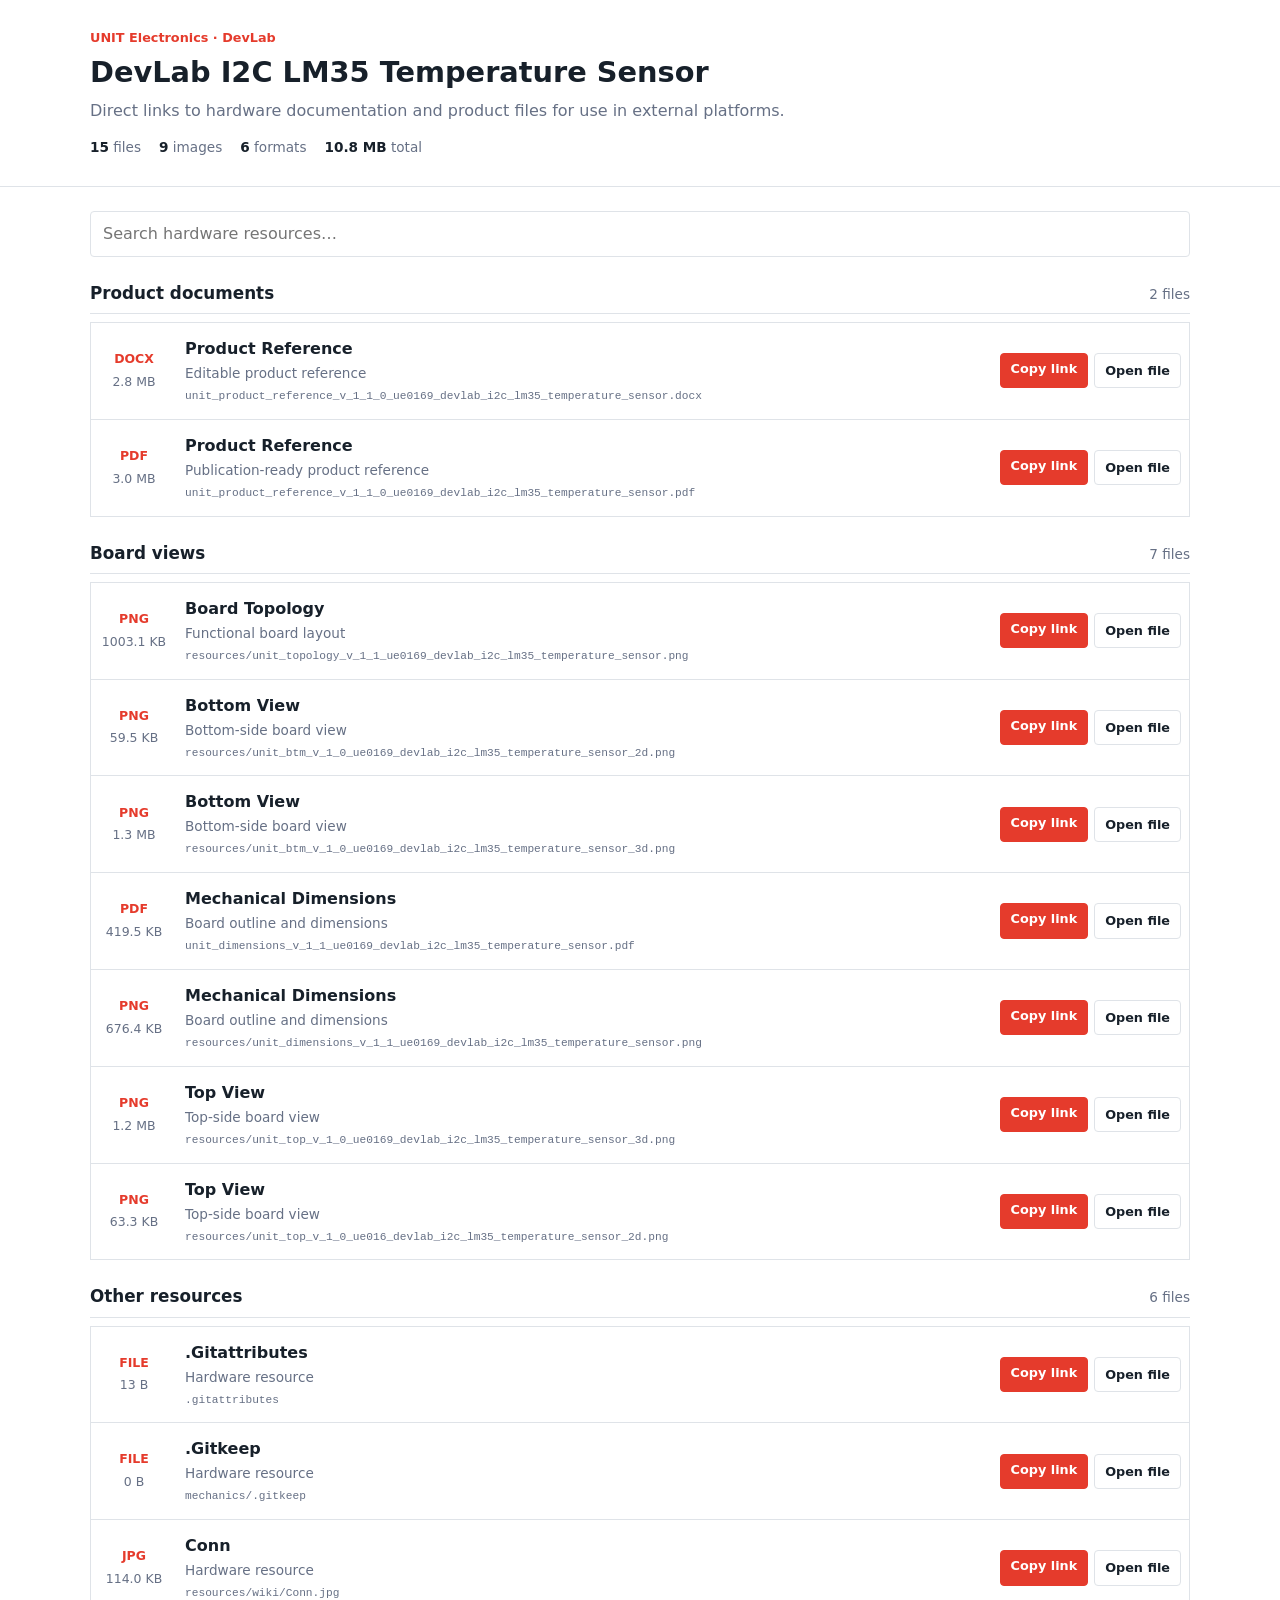
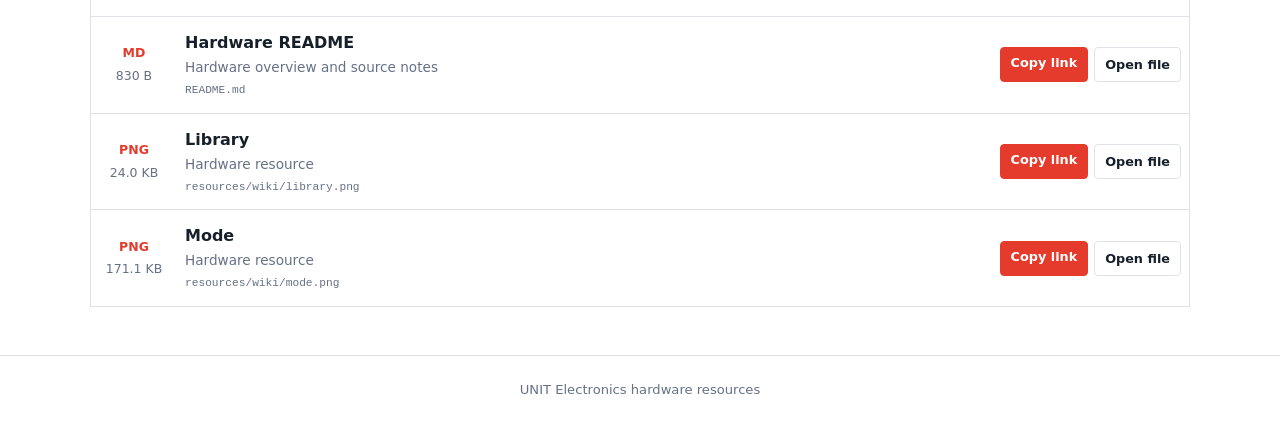
==== commit 8acf762b: "Auto-update hardware documentation" ====
--- a/docs/index.html
+++ b/docs/index.html
@@ -140,10 +140,10 @@
       <h1>DevLab I2C LM35 Temperature Sensor</h1>
       <p class="subtitle">Direct links to hardware documentation and product files for use in external platforms.</p>
       <div class="summary" aria-label="Resource summary">
-        <span><strong>24</strong> files</span>
-        <span><strong>15</strong> images</span>
+        <span><strong>15</strong> files</span>
+        <span><strong>9</strong> images</span>
         <span><strong>6</strong> formats</span>
-        <span><strong>23.6 MB</strong> total</span>
+        <span><strong>10.8 MB</strong> total</span>
       </div>
     </div>
   </header>
@@ -156,125 +156,38 @@
       <section class="resource-section">
         <div class="section-heading">
           <h2>Product documents</h2>
-          <span>4 files</span>
+          <span>2 files</span>
         </div>
         <div class="resource-list">
-        <article class="resource-item" data-search="product reference unit_product_reference_v_1_1_0_atom_temt6000_ambient_light_sensor.docx editable product reference">
+        <article class="resource-item" data-search="product reference unit_product_reference_v_1_1_0_ue0169_devlab_i2c_lm35_temperature_sensor.docx editable product reference">
           <div class="file-meta">
             <strong class="file-type">DOCX</strong>
-            <span class="file-size">5.0 MB</span>
+            <span class="file-size">2.8 MB</span>
           </div>
           <div class="resource-details">
             <h3>Product Reference</h3>
             <p>Editable product reference</p>
-            <code title="unit_product_reference_v_1_1_0_atom_temt6000_ambient_light_sensor.docx">unit_product_reference_v_1_1_0_atom_temt6000_ambient_light_sensor.docx</code>
-          </div>
-          <div class="actions">
-            <button class="button primary copy-link" type="button" data-url="unit_product_reference_v_1_1_0_atom_temt6000_ambient_light_sensor.docx">Copy link</button>
-            <a class="button" href="unit_product_reference_v_1_1_0_atom_temt6000_ambient_light_sensor.docx" target="_blank" rel="noopener">Open file</a>
-          </div>
-        </article>
-
-        <article class="resource-item" data-search="product reference unit_product_reference_v_1_1_0_atom_temt6000_ambient_light_sensor.pdf publication-ready product reference">
+            <code title="unit_product_reference_v_1_1_0_ue0169_devlab_i2c_lm35_temperature_sensor.docx">unit_product_reference_v_1_1_0_ue0169_devlab_i2c_lm35_temperature_sensor.docx</code>
+          </div>
+          <div class="actions">
+            <button class="button primary copy-link" type="button" data-url="unit_product_reference_v_1_1_0_ue0169_devlab_i2c_lm35_temperature_sensor.docx">Copy link</button>
+            <a class="button" href="unit_product_reference_v_1_1_0_ue0169_devlab_i2c_lm35_temperature_sensor.docx" target="_blank" rel="noopener">Open file</a>
+          </div>
+        </article>
+
+        <article class="resource-item" data-search="product reference unit_product_reference_v_1_1_0_ue0169_devlab_i2c_lm35_temperature_sensor.pdf publication-ready product reference">
           <div class="file-meta">
             <strong class="file-type">PDF</strong>
-            <span class="file-size">5.6 MB</span>
+            <span class="file-size">3.0 MB</span>
           </div>
           <div class="resource-details">
             <h3>Product Reference</h3>
             <p>Publication-ready product reference</p>
-            <code title="unit_product_reference_v_1_1_0_atom_temt6000_ambient_light_sensor.pdf">unit_product_reference_v_1_1_0_atom_temt6000_ambient_light_sensor.pdf</code>
-          </div>
-          <div class="actions">
-            <button class="button primary copy-link" type="button" data-url="unit_product_reference_v_1_1_0_atom_temt6000_ambient_light_sensor.pdf">Copy link</button>
-            <a class="button" href="unit_product_reference_v_1_1_0_atom_temt6000_ambient_light_sensor.pdf" target="_blank" rel="noopener">Open file</a>
-          </div>
-        </article>
-
-        <article class="resource-item" data-search="schematic unit_sch_v_2_0_0_ue0098_temt6000.pdf electrical schematic">
-          <div class="file-meta">
-            <strong class="file-type">PDF</strong>
-            <span class="file-size">51.3 KB</span>
-          </div>
-          <div class="resource-details">
-            <h3>Schematic</h3>
-            <p>Electrical schematic</p>
-            <code title="unit_sch_v_2_0_0_ue0098_temt6000.pdf">unit_sch_v_2_0_0_ue0098_temt6000.pdf</code>
-          </div>
-          <div class="actions">
-            <button class="button primary copy-link" type="button" data-url="unit_sch_v_2_0_0_ue0098_temt6000.pdf">Copy link</button>
-            <a class="button" href="unit_sch_v_2_0_0_ue0098_temt6000.pdf" target="_blank" rel="noopener">Open file</a>
-          </div>
-        </article>
-
-        <article class="resource-item" data-search="schematic resources/unit_schematic_v_2_0_0_ue0098_temt6000.png electrical schematic">
-          <div class="file-meta">
-            <strong class="file-type">PNG</strong>
-            <span class="file-size">220.3 KB</span>
-          </div>
-          <div class="resource-details">
-            <h3>Schematic</h3>
-            <p>Electrical schematic</p>
-            <code title="resources/unit_schematic_v_2_0_0_ue0098_temt6000.png">resources/unit_schematic_v_2_0_0_ue0098_temt6000.png</code>
-          </div>
-          <div class="actions">
-            <button class="button primary copy-link" type="button" data-url="resources/unit_schematic_v_2_0_0_ue0098_temt6000.png">Copy link</button>
-            <a class="button" href="resources/unit_schematic_v_2_0_0_ue0098_temt6000.png" target="_blank" rel="noopener">Open file</a>
-          </div>
-        </article>
-        </div>
-      </section>
-      <section class="resource-section">
-        <div class="section-heading">
-          <h2>Pinouts</h2>
-          <span>3 files</span>
-        </div>
-        <div class="resource-list">
-        <article class="resource-item" data-search="pinout — english resources/unit_pinout_v_3_1_0_ue0098_temt6000_ambient_light_sensor_en.jpg connector and signal reference in english">
-          <div class="file-meta">
-            <strong class="file-type">JPG</strong>
-            <span class="file-size">1.8 MB</span>
-          </div>
-          <div class="resource-details">
-            <h3>Pinout — English</h3>
-            <p>Connector and signal reference in English</p>
-            <code title="resources/unit_pinout_v_3_1_0_ue0098_temt6000_ambient_light_sensor_en.jpg">resources/unit_pinout_v_3_1_0_ue0098_temt6000_ambient_light_sensor_en.jpg</code>
-          </div>
-          <div class="actions">
-            <button class="button primary copy-link" type="button" data-url="resources/unit_pinout_v_3_1_0_ue0098_temt6000_ambient_light_sensor_en.jpg">Copy link</button>
-            <a class="button" href="resources/unit_pinout_v_3_1_0_ue0098_temt6000_ambient_light_sensor_en.jpg" target="_blank" rel="noopener">Open file</a>
-          </div>
-        </article>
-
-        <article class="resource-item" data-search="pinout — english unit_pinout_v_3_1_0_ue0098_temt6000_ambient_light_sensor_en.pdf connector and signal reference in english">
-          <div class="file-meta">
-            <strong class="file-type">PDF</strong>
-            <span class="file-size">1.6 MB</span>
-          </div>
-          <div class="resource-details">
-            <h3>Pinout — English</h3>
-            <p>Connector and signal reference in English</p>
-            <code title="unit_pinout_v_3_1_0_ue0098_temt6000_ambient_light_sensor_en.pdf">unit_pinout_v_3_1_0_ue0098_temt6000_ambient_light_sensor_en.pdf</code>
-          </div>
-          <div class="actions">
-            <button class="button primary copy-link" type="button" data-url="unit_pinout_v_3_1_0_ue0098_temt6000_ambient_light_sensor_en.pdf">Copy link</button>
-            <a class="button" href="unit_pinout_v_3_1_0_ue0098_temt6000_ambient_light_sensor_en.pdf" target="_blank" rel="noopener">Open file</a>
-          </div>
-        </article>
-
-        <article class="resource-item" data-search="pinout — spanish unit_pinout_v_3_1_0_ue0098_temt6000_ambient_light_sensor_es.pdf connector and signal reference in spanish">
-          <div class="file-meta">
-            <strong class="file-type">PDF</strong>
-            <span class="file-size">1.6 MB</span>
-          </div>
-          <div class="resource-details">
-            <h3>Pinout — Spanish</h3>
-            <p>Connector and signal reference in Spanish</p>
-            <code title="unit_pinout_v_3_1_0_ue0098_temt6000_ambient_light_sensor_es.pdf">unit_pinout_v_3_1_0_ue0098_temt6000_ambient_light_sensor_es.pdf</code>
-          </div>
-          <div class="actions">
-            <button class="button primary copy-link" type="button" data-url="unit_pinout_v_3_1_0_ue0098_temt6000_ambient_light_sensor_es.pdf">Copy link</button>
-            <a class="button" href="unit_pinout_v_3_1_0_ue0098_temt6000_ambient_light_sensor_es.pdf" target="_blank" rel="noopener">Open file</a>
+            <code title="unit_product_reference_v_1_1_0_ue0169_devlab_i2c_lm35_temperature_sensor.pdf">unit_product_reference_v_1_1_0_ue0169_devlab_i2c_lm35_temperature_sensor.pdf</code>
+          </div>
+          <div class="actions">
+            <button class="button primary copy-link" type="button" data-url="unit_product_reference_v_1_1_0_ue0169_devlab_i2c_lm35_temperature_sensor.pdf">Copy link</button>
+            <a class="button" href="unit_product_reference_v_1_1_0_ue0169_devlab_i2c_lm35_temperature_sensor.pdf" target="_blank" rel="noopener">Open file</a>
           </div>
         </article>
         </div>
@@ -282,7 +195,7 @@
       <section class="resource-section">
         <div class="section-heading">
           <h2>Board views</h2>
-          <span>11 files</span>
+          <span>7 files</span>
         </div>
         <div class="resource-list">
         <article class="resource-item" data-search="board topology resources/unit_topology_v_1_1_ue0169_devlab_i2c_lm35_temperature_sensor.png functional board layout">
@@ -301,38 +214,6 @@
           </div>
         </article>
 
-        <article class="resource-item" data-search="board topology resources/unit_topology_v_3_1_0_ue0098_temt6000_ambient_light_sensor.png functional board layout">
-          <div class="file-meta">
-            <strong class="file-type">PNG</strong>
-            <span class="file-size">1.5 MB</span>
-          </div>
-          <div class="resource-details">
-            <h3>Board Topology</h3>
-            <p>Functional board layout</p>
-            <code title="resources/unit_topology_v_3_1_0_ue0098_temt6000_ambient_light_sensor.png">resources/unit_topology_v_3_1_0_ue0098_temt6000_ambient_light_sensor.png</code>
-          </div>
-          <div class="actions">
-            <button class="button primary copy-link" type="button" data-url="resources/unit_topology_v_3_1_0_ue0098_temt6000_ambient_light_sensor.png">Copy link</button>
-            <a class="button" href="resources/unit_topology_v_3_1_0_ue0098_temt6000_ambient_light_sensor.png" target="_blank" rel="noopener">Open file</a>
-          </div>
-        </article>
-
-        <article class="resource-item" data-search="bottom view resources/unit_btm_v_0_3_1_ue0098_temt6000.png bottom-side board view">
-          <div class="file-meta">
-            <strong class="file-type">PNG</strong>
-            <span class="file-size">32.5 KB</span>
-          </div>
-          <div class="resource-details">
-            <h3>Bottom View</h3>
-            <p>Bottom-side board view</p>
-            <code title="resources/unit_btm_v_0_3_1_ue0098_temt6000.png">resources/unit_btm_v_0_3_1_ue0098_temt6000.png</code>
-          </div>
-          <div class="actions">
-            <button class="button primary copy-link" type="button" data-url="resources/unit_btm_v_0_3_1_ue0098_temt6000.png">Copy link</button>
-            <a class="button" href="resources/unit_btm_v_0_3_1_ue0098_temt6000.png" target="_blank" rel="noopener">Open file</a>
-          </div>
-        </article>
-
         <article class="resource-item" data-search="bottom view resources/unit_btm_v_1_0_ue0169_devlab_i2c_lm35_temperature_sensor_2d.png bottom-side board view">
           <div class="file-meta">
             <strong class="file-type">PNG</strong>
@@ -394,38 +275,6 @@
           <div class="actions">
             <button class="button primary copy-link" type="button" data-url="resources/unit_dimensions_v_1_1_ue0169_devlab_i2c_lm35_temperature_sensor.png">Copy link</button>
             <a class="button" href="resources/unit_dimensions_v_1_1_ue0169_devlab_i2c_lm35_temperature_sensor.png" target="_blank" rel="noopener">Open file</a>
-          </div>
-        </article>
-
-        <article class="resource-item" data-search="mechanical dimensions resources/unit_dimensions_v_3_1_0_ue0098_temt6000_ambient_light_sensor.png board outline and dimensions">
-          <div class="file-meta">
-            <strong class="file-type">PNG</strong>
-            <span class="file-size">1.1 MB</span>
-          </div>
-          <div class="resource-details">
-            <h3>Mechanical Dimensions</h3>
-            <p>Board outline and dimensions</p>
-            <code title="resources/unit_dimensions_v_3_1_0_ue0098_temt6000_ambient_light_sensor.png">resources/unit_dimensions_v_3_1_0_ue0098_temt6000_ambient_light_sensor.png</code>
-          </div>
-          <div class="actions">
-            <button class="button primary copy-link" type="button" data-url="resources/unit_dimensions_v_3_1_0_ue0098_temt6000_ambient_light_sensor.png">Copy link</button>
-            <a class="button" href="resources/unit_dimensions_v_3_1_0_ue0098_temt6000_ambient_light_sensor.png" target="_blank" rel="noopener">Open file</a>
-          </div>
-        </article>
-
-        <article class="resource-item" data-search="top view resources/unit_top_v_0_3_1_ue0098_temt6000.png top-side board view">
-          <div class="file-meta">
-            <strong class="file-type">PNG</strong>
-            <span class="file-size">32.5 KB</span>
-          </div>
-          <div class="resource-details">
-            <h3>Top View</h3>
-            <p>Top-side board view</p>
-            <code title="resources/unit_top_v_0_3_1_ue0098_temt6000.png">resources/unit_top_v_0_3_1_ue0098_temt6000.png</code>
-          </div>
-          <div class="actions">
-            <button class="button primary copy-link" type="button" data-url="resources/unit_top_v_0_3_1_ue0098_temt6000.png">Copy link</button>
-            <a class="button" href="resources/unit_top_v_0_3_1_ue0098_temt6000.png" target="_blank" rel="noopener">Open file</a>
           </div>
         </article>
 
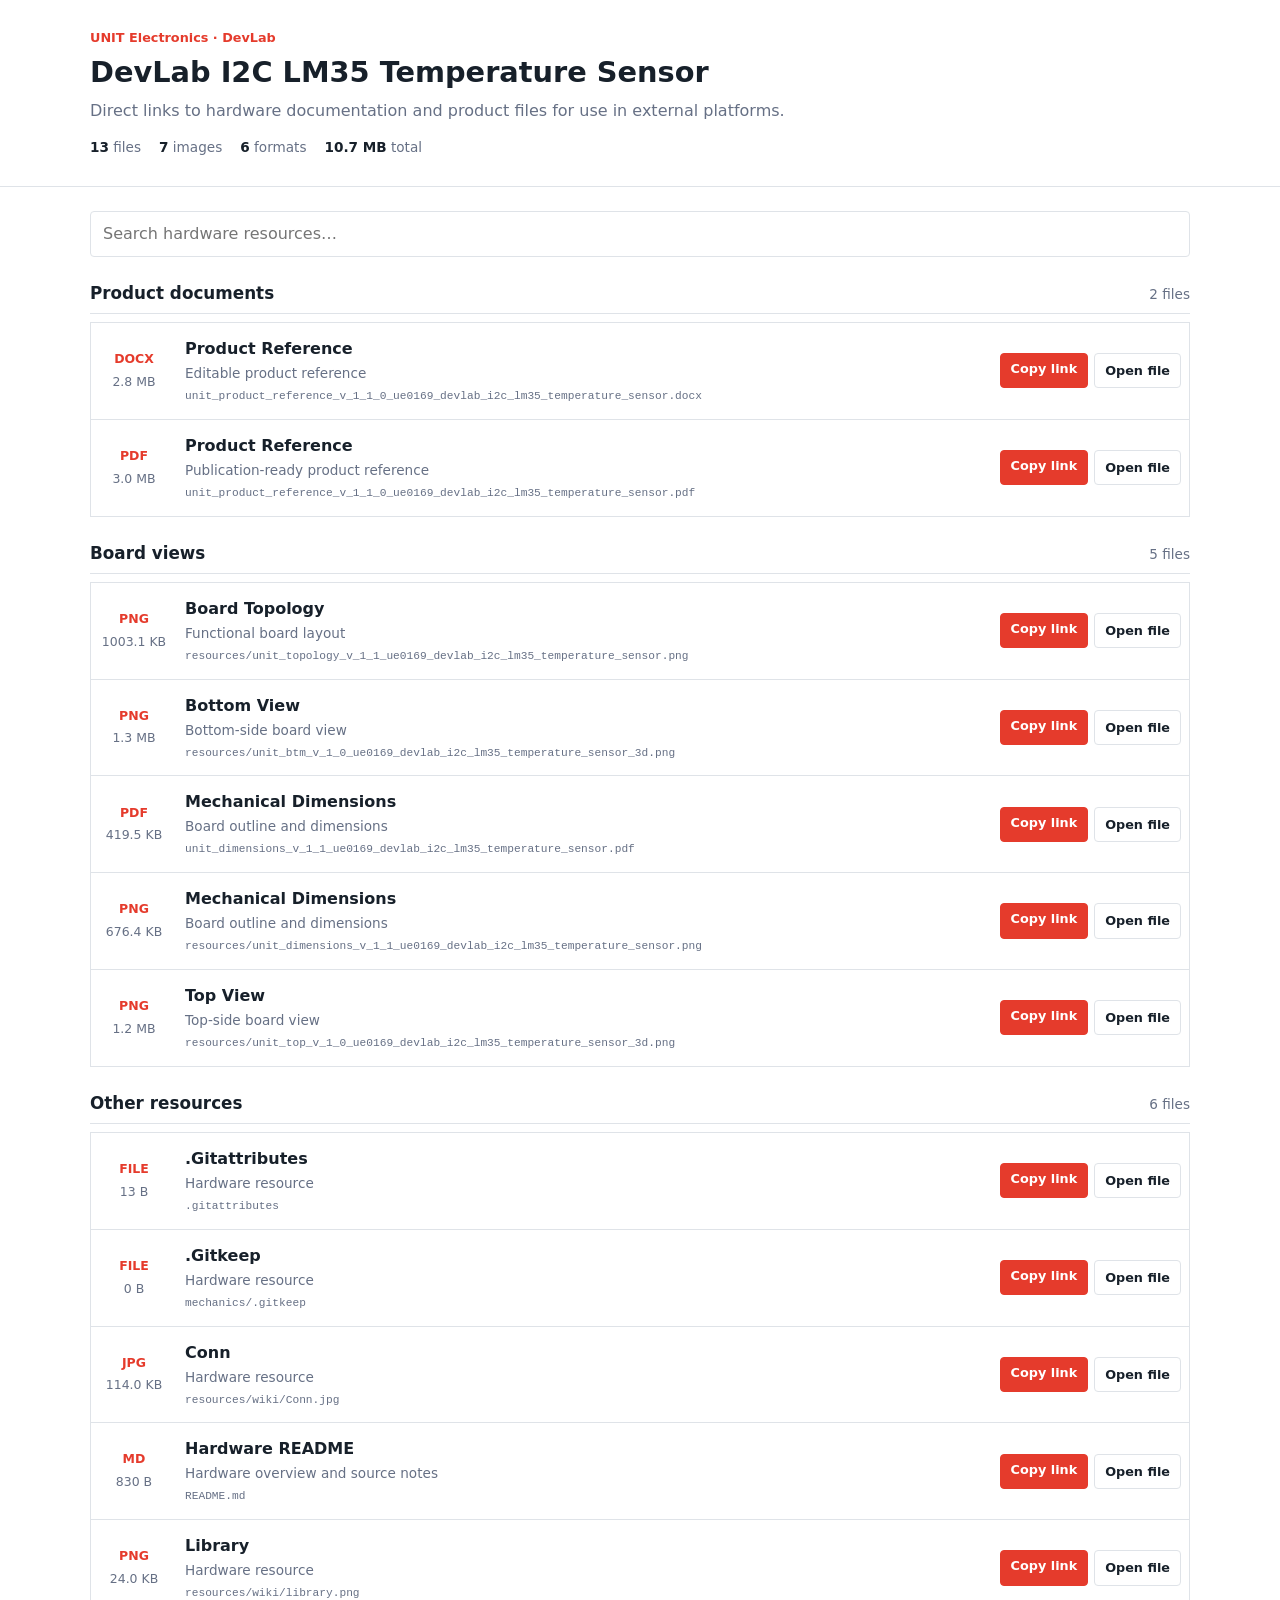
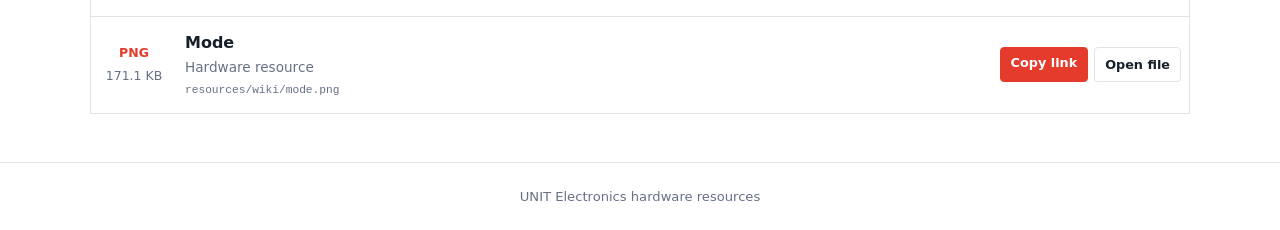
==== commit 10decef1: "Auto-update hardware documentation" ====
--- a/docs/index.html
+++ b/docs/index.html
@@ -140,10 +140,10 @@
       <h1>DevLab I2C LM35 Temperature Sensor</h1>
       <p class="subtitle">Direct links to hardware documentation and product files for use in external platforms.</p>
       <div class="summary" aria-label="Resource summary">
-        <span><strong>15</strong> files</span>
-        <span><strong>9</strong> images</span>
+        <span><strong>13</strong> files</span>
+        <span><strong>7</strong> images</span>
         <span><strong>6</strong> formats</span>
-        <span><strong>10.8 MB</strong> total</span>
+        <span><strong>10.7 MB</strong> total</span>
       </div>
     </div>
   </header>
@@ -195,7 +195,7 @@
       <section class="resource-section">
         <div class="section-heading">
           <h2>Board views</h2>
-          <span>7 files</span>
+          <span>5 files</span>
         </div>
         <div class="resource-list">
         <article class="resource-item" data-search="board topology resources/unit_topology_v_1_1_ue0169_devlab_i2c_lm35_temperature_sensor.png functional board layout">
@@ -214,22 +214,6 @@
           </div>
         </article>
 
-        <article class="resource-item" data-search="bottom view resources/unit_btm_v_1_0_ue0169_devlab_i2c_lm35_temperature_sensor_2d.png bottom-side board view">
-          <div class="file-meta">
-            <strong class="file-type">PNG</strong>
-            <span class="file-size">59.5 KB</span>
-          </div>
-          <div class="resource-details">
-            <h3>Bottom View</h3>
-            <p>Bottom-side board view</p>
-            <code title="resources/unit_btm_v_1_0_ue0169_devlab_i2c_lm35_temperature_sensor_2d.png">resources/unit_btm_v_1_0_ue0169_devlab_i2c_lm35_temperature_sensor_2d.png</code>
-          </div>
-          <div class="actions">
-            <button class="button primary copy-link" type="button" data-url="resources/unit_btm_v_1_0_ue0169_devlab_i2c_lm35_temperature_sensor_2d.png">Copy link</button>
-            <a class="button" href="resources/unit_btm_v_1_0_ue0169_devlab_i2c_lm35_temperature_sensor_2d.png" target="_blank" rel="noopener">Open file</a>
-          </div>
-        </article>
-
         <article class="resource-item" data-search="bottom view resources/unit_btm_v_1_0_ue0169_devlab_i2c_lm35_temperature_sensor_3d.png bottom-side board view">
           <div class="file-meta">
             <strong class="file-type">PNG</strong>
@@ -291,22 +275,6 @@
           <div class="actions">
             <button class="button primary copy-link" type="button" data-url="resources/unit_top_v_1_0_ue0169_devlab_i2c_lm35_temperature_sensor_3d.png">Copy link</button>
             <a class="button" href="resources/unit_top_v_1_0_ue0169_devlab_i2c_lm35_temperature_sensor_3d.png" target="_blank" rel="noopener">Open file</a>
-          </div>
-        </article>
-
-        <article class="resource-item" data-search="top view resources/unit_top_v_1_0_ue016_devlab_i2c_lm35_temperature_sensor_2d.png top-side board view">
-          <div class="file-meta">
-            <strong class="file-type">PNG</strong>
-            <span class="file-size">63.3 KB</span>
-          </div>
-          <div class="resource-details">
-            <h3>Top View</h3>
-            <p>Top-side board view</p>
-            <code title="resources/unit_top_v_1_0_ue016_devlab_i2c_lm35_temperature_sensor_2d.png">resources/unit_top_v_1_0_ue016_devlab_i2c_lm35_temperature_sensor_2d.png</code>
-          </div>
-          <div class="actions">
-            <button class="button primary copy-link" type="button" data-url="resources/unit_top_v_1_0_ue016_devlab_i2c_lm35_temperature_sensor_2d.png">Copy link</button>
-            <a class="button" href="resources/unit_top_v_1_0_ue016_devlab_i2c_lm35_temperature_sensor_2d.png" target="_blank" rel="noopener">Open file</a>
           </div>
         </article>
         </div>
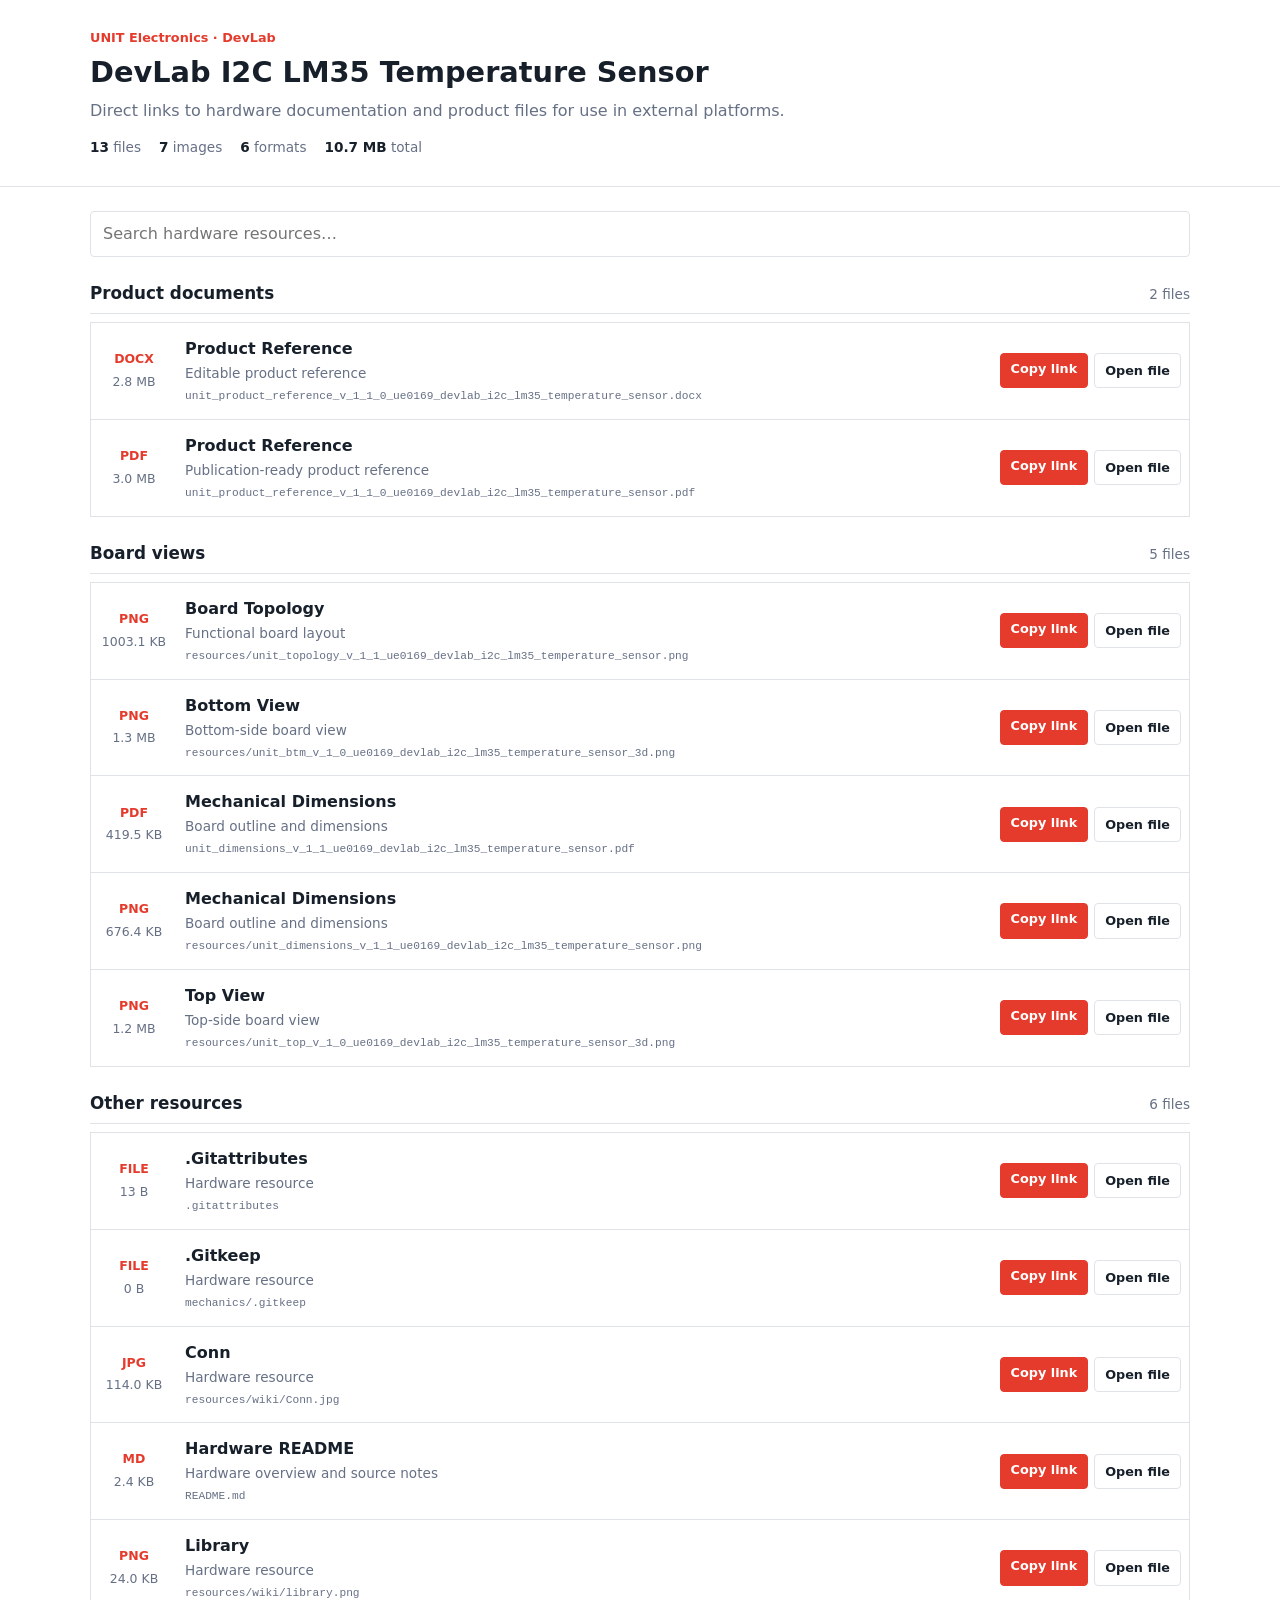
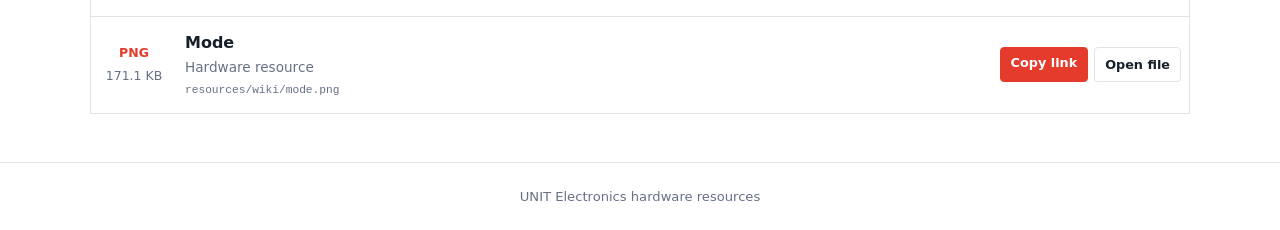
==== commit 24ed05db: "Auto-update hardware documentation" ====
--- a/docs/index.html
+++ b/docs/index.html
@@ -336,7 +336,7 @@
         <article class="resource-item" data-search="hardware readme readme.md hardware overview and source notes">
           <div class="file-meta">
             <strong class="file-type">MD</strong>
-            <span class="file-size">830 B</span>
+            <span class="file-size">2.4 KB</span>
           </div>
           <div class="resource-details">
             <h3>Hardware README</h3>
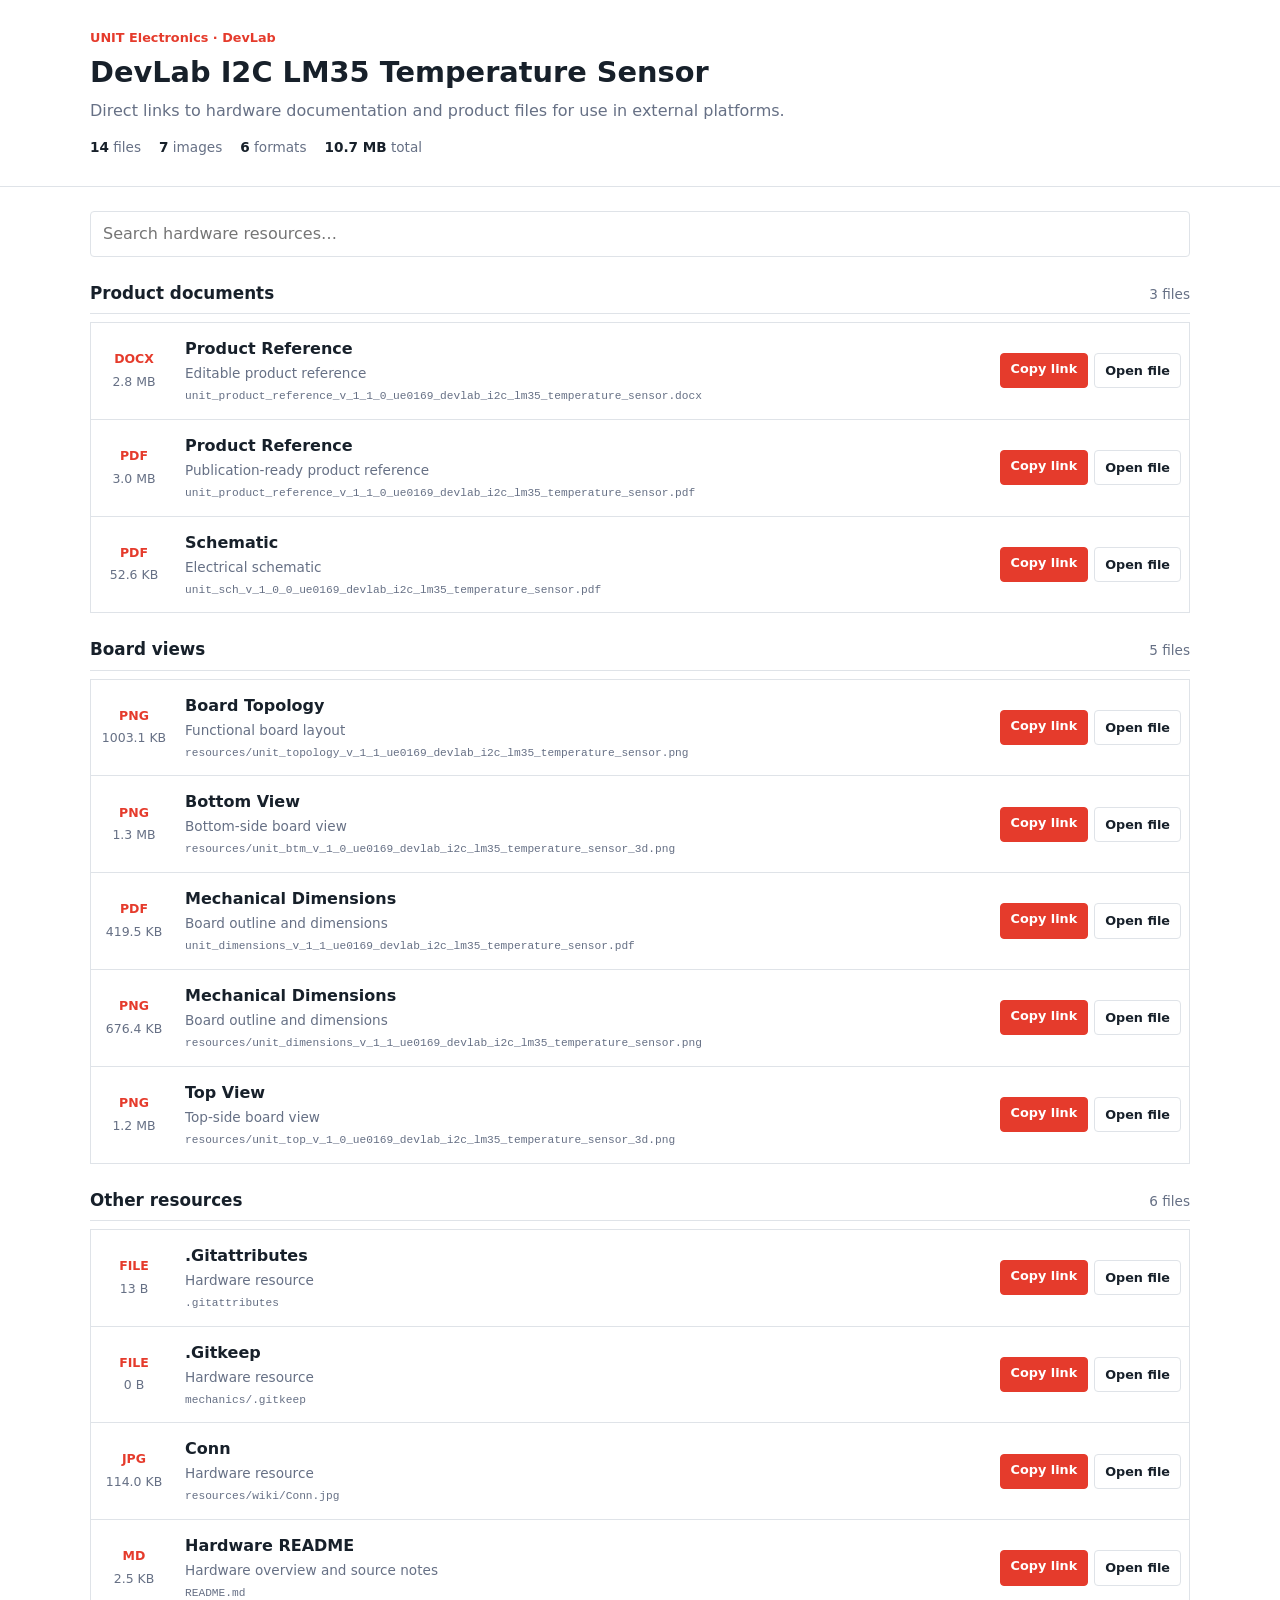
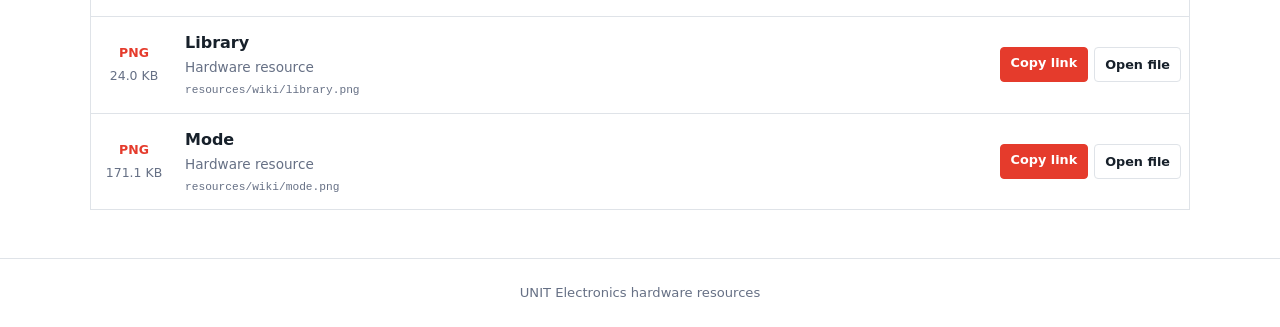
==== commit afb60306: "Auto-update hardware documentation" ====
--- a/docs/index.html
+++ b/docs/index.html
@@ -140,7 +140,7 @@
       <h1>DevLab I2C LM35 Temperature Sensor</h1>
       <p class="subtitle">Direct links to hardware documentation and product files for use in external platforms.</p>
       <div class="summary" aria-label="Resource summary">
-        <span><strong>13</strong> files</span>
+        <span><strong>14</strong> files</span>
         <span><strong>7</strong> images</span>
         <span><strong>6</strong> formats</span>
         <span><strong>10.7 MB</strong> total</span>
@@ -156,7 +156,7 @@
       <section class="resource-section">
         <div class="section-heading">
           <h2>Product documents</h2>
-          <span>2 files</span>
+          <span>3 files</span>
         </div>
         <div class="resource-list">
         <article class="resource-item" data-search="product reference unit_product_reference_v_1_1_0_ue0169_devlab_i2c_lm35_temperature_sensor.docx editable product reference">
@@ -188,6 +188,22 @@
           <div class="actions">
             <button class="button primary copy-link" type="button" data-url="unit_product_reference_v_1_1_0_ue0169_devlab_i2c_lm35_temperature_sensor.pdf">Copy link</button>
             <a class="button" href="unit_product_reference_v_1_1_0_ue0169_devlab_i2c_lm35_temperature_sensor.pdf" target="_blank" rel="noopener">Open file</a>
+          </div>
+        </article>
+
+        <article class="resource-item" data-search="schematic unit_sch_v_1_0_0_ue0169_devlab_i2c_lm35_temperature_sensor.pdf electrical schematic">
+          <div class="file-meta">
+            <strong class="file-type">PDF</strong>
+            <span class="file-size">52.6 KB</span>
+          </div>
+          <div class="resource-details">
+            <h3>Schematic</h3>
+            <p>Electrical schematic</p>
+            <code title="unit_sch_v_1_0_0_ue0169_devlab_i2c_lm35_temperature_sensor.pdf">unit_sch_v_1_0_0_ue0169_devlab_i2c_lm35_temperature_sensor.pdf</code>
+          </div>
+          <div class="actions">
+            <button class="button primary copy-link" type="button" data-url="unit_sch_v_1_0_0_ue0169_devlab_i2c_lm35_temperature_sensor.pdf">Copy link</button>
+            <a class="button" href="unit_sch_v_1_0_0_ue0169_devlab_i2c_lm35_temperature_sensor.pdf" target="_blank" rel="noopener">Open file</a>
           </div>
         </article>
         </div>
@@ -336,7 +352,7 @@
         <article class="resource-item" data-search="hardware readme readme.md hardware overview and source notes">
           <div class="file-meta">
             <strong class="file-type">MD</strong>
-            <span class="file-size">2.4 KB</span>
+            <span class="file-size">2.5 KB</span>
           </div>
           <div class="resource-details">
             <h3>Hardware README</h3>
